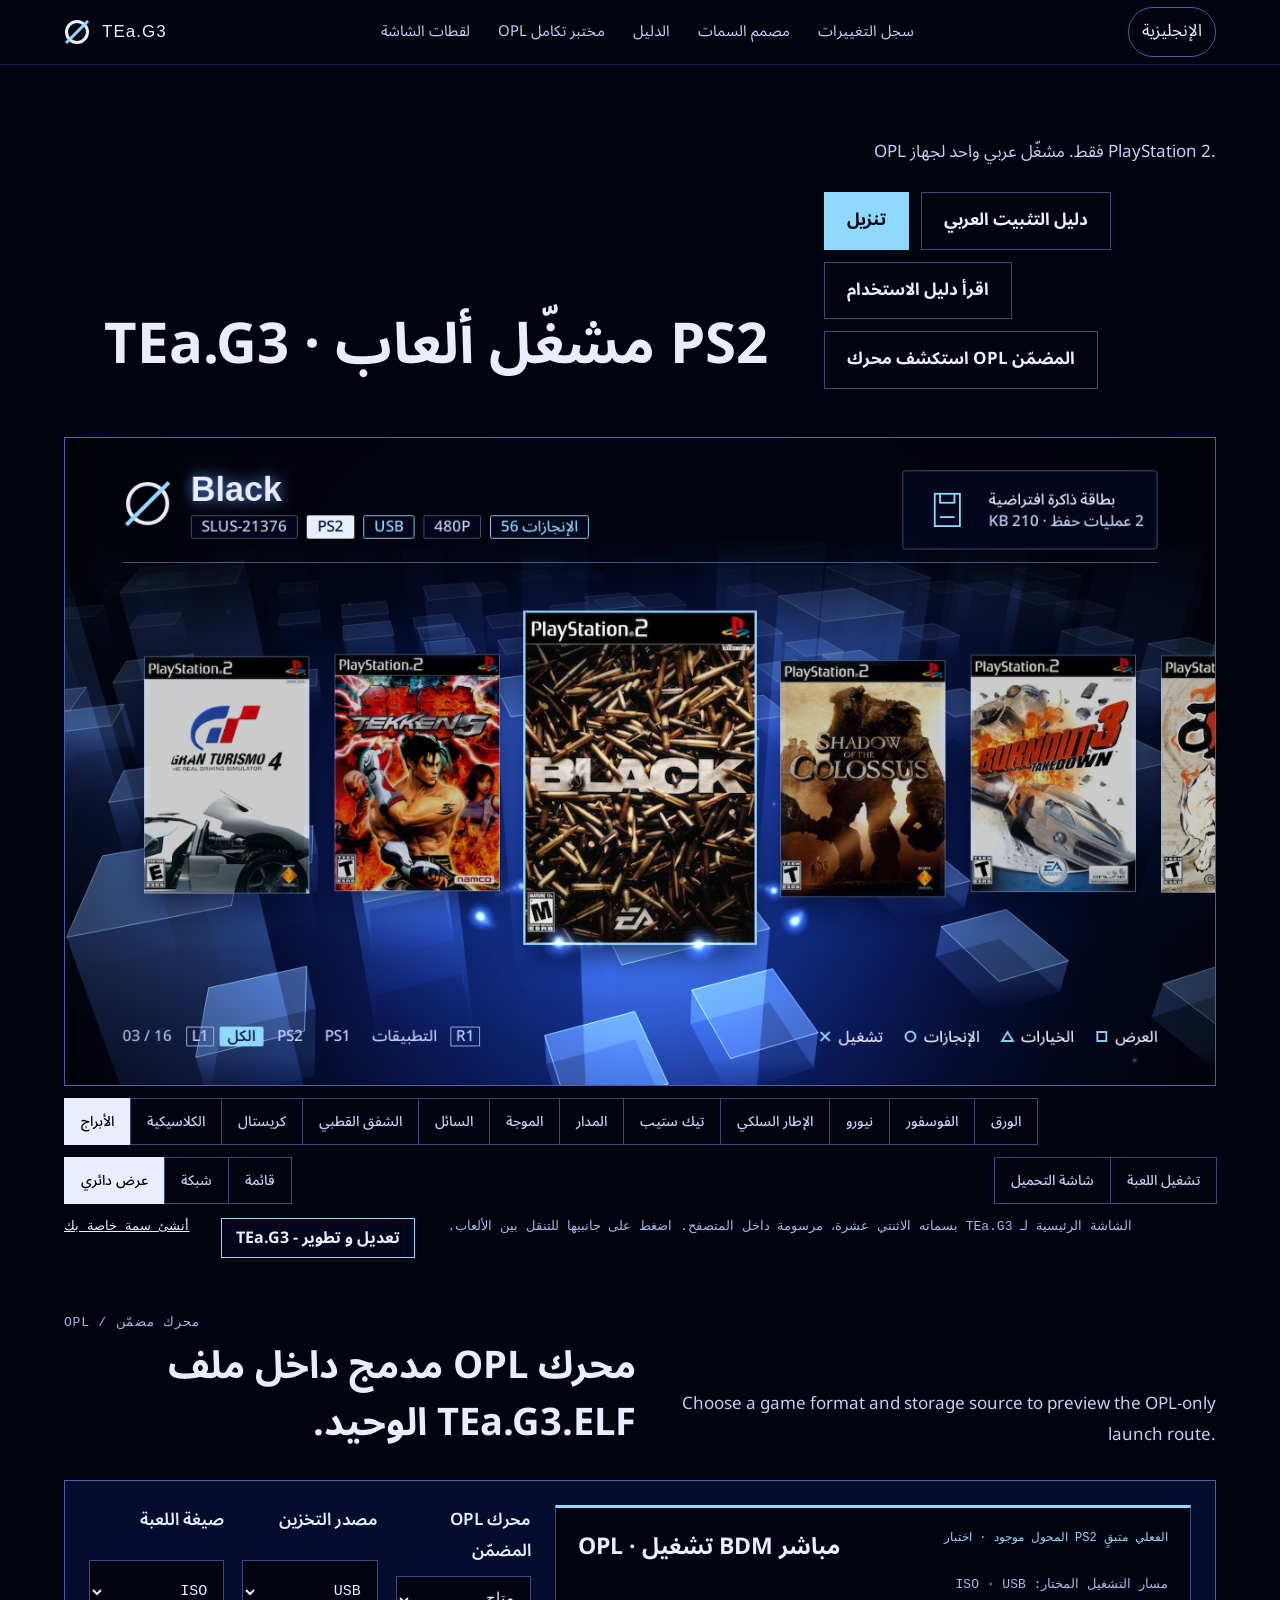
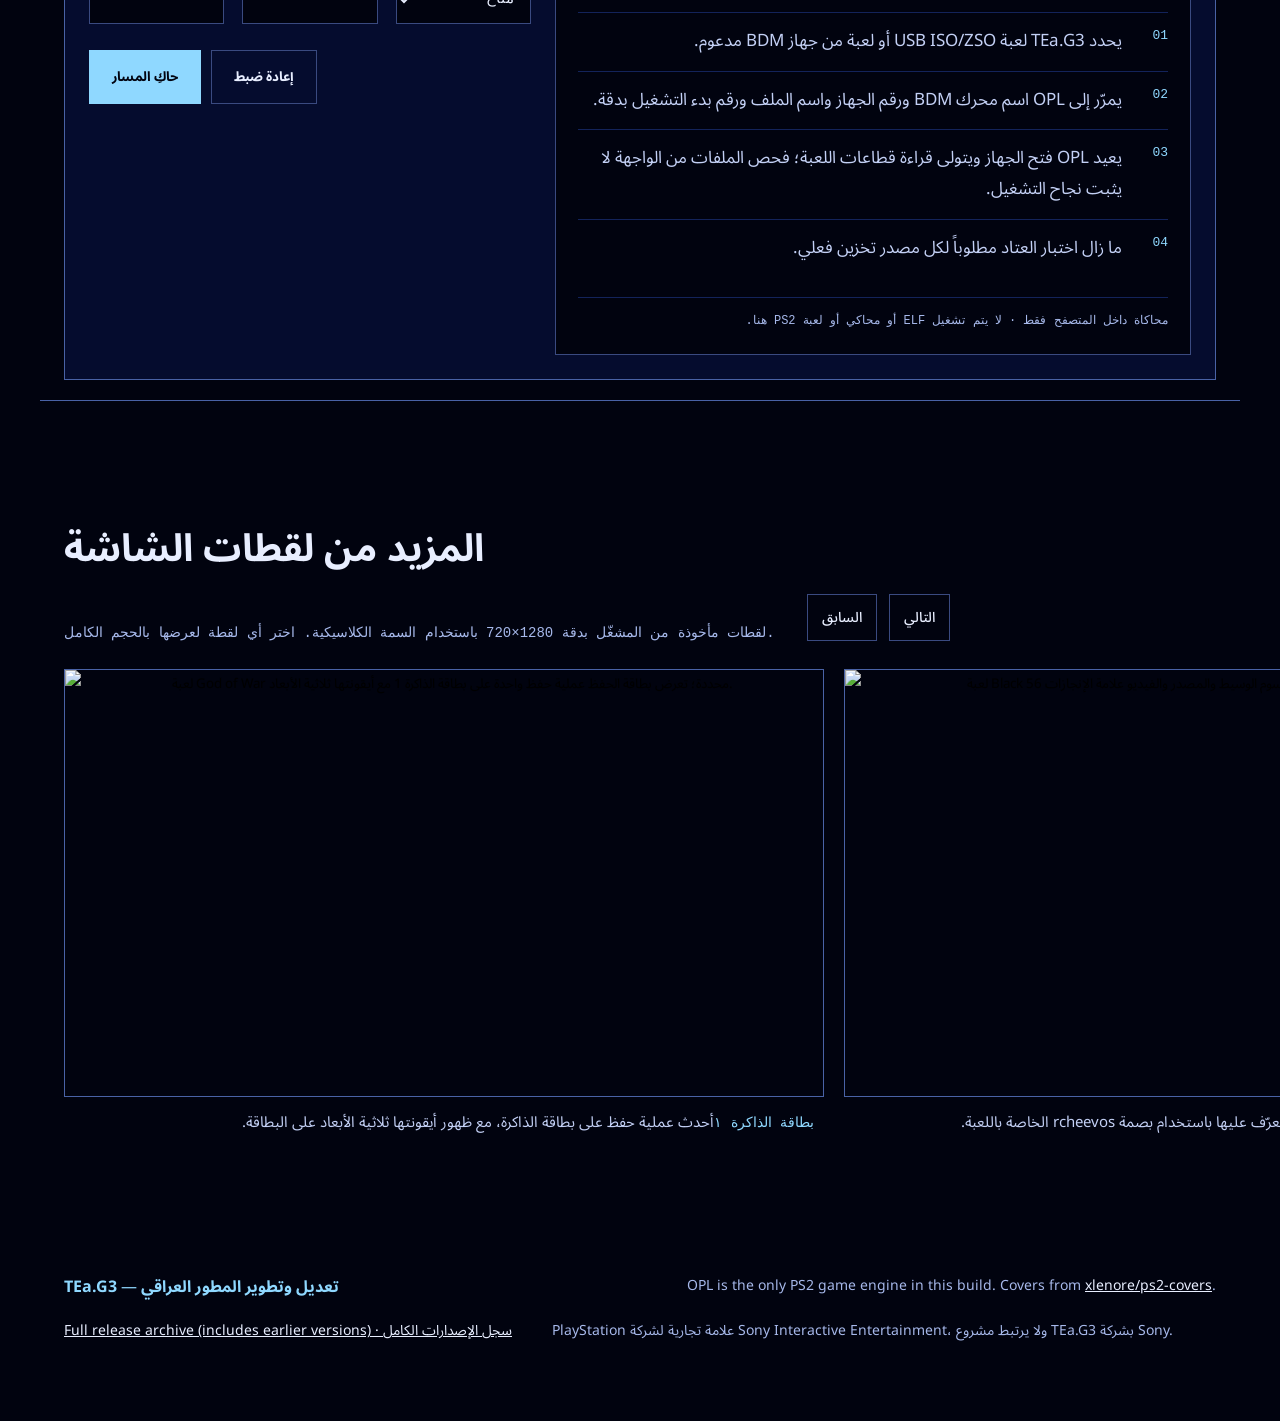
==== site/index.html @ 4ea33487 "site: update fallback package links to v1.3.9" ====
<!doctype html>
<html lang="en" dir="ltr">
<head>
<meta charset="utf-8">
<meta name="viewport" content="width=device-width, initial-scale=1">
<title>TEa.G3 — مشغّل ألعاب PlayStation 2 بتطوير المطور العراقي</title>
<meta name="description" content="TEa.G3 is an Arabic PlayStation 2 launcher with OPL as its only PS2 game engine, USBExtreme UL direct boot and AV/S-Video/RGB-SCART-compatible SD video output.">
<meta property="og:title" content="TEa.G3 — مشغّل ألعاب PlayStation 2">
<meta property="og:description" content="مشغّل TEa.G3 لجهاز PlayStation 2 بمحرك OPL الوحيد وواجهة عربية ومخارج فيديو متوافقة مع AV وS-Video وRGB SCART وComponent وHDMI.">
<meta property="og:image" content="https://teag3.github.io/newday/img/home-carousel.jpg">
<meta name="theme-color" content="#06070A">
<link rel="preload" href="fonts/archivo.woff2" as="font" type="font/woff2" crossorigin>
<link rel="preload" href="fonts/noto-sans-arabic-variable.ttf" as="font" type="font/ttf" crossorigin>
<link rel="stylesheet" href="site.css">
<link rel="stylesheet" href="opl-lab.css">
<script src="preview.js" defer></script>
<script src="demo.js" defer></script>
<script src="opl-demo.js" defer></script>
<script src="gallery.js" defer></script>
<script src="release.js" defer></script>
 <script src="i18n.js" defer></script>
</head>
<body>
<nav class="nav" aria-label="Main">
  <div class="wrap">
    <a class="brand" href="./" aria-current="page">
      <svg width="26" height="26" viewBox="0 0 26 26" aria-hidden="true"><circle cx="13" cy="13" r="10.5" fill="none" stroke="#E6E8EC" stroke-width="3"/><line x1="2" y1="24" x2="24" y2="2" stroke="#C8FF2E" stroke-width="3"/></svg>
      <span>TEa.G3</span>
    </a>
    <a href="#screens">Screens</a>
    <a href="opl-lab.html">OPL Integration Lab</a>
    <a href="manual.html">Manual</a>
    <a href="themes.html">Theme maker</a>
    <a href="changelog.html">Changelog</a>
  </div>
</nav>

<main>
  <header class="wrap hero">
    <div class="hero-top">
      <h1>TEa.G3 · PS2 Game Launcher</h1>
      <div>
        <p>OPL only. One Arabic launcher for PlayStation 2.</p>
        <div class="btns">
          <a class="btn solid" href="https://github.com/TEaG3/newday/releases/download/arabic-v1.3.9/TEa.G3-Complete-Package.zip" data-zip data-version="Download v{v}">Download</a>
          <a class="btn" href="INSTALL-AR.txt" download>دليل التثبيت العربي</a>
          <a class="btn" href="manual.html">Read the manual</a>
          <a class="btn" href="opl-lab.html">Explore embedded OPL</a>
        </div>
      </div>
    </div>
    <figure style="margin: 0" id="live">
      <div class="screen">
        <canvas id="preview" width="1280" height="720" role="img" aria-label="TEa.G3's home screen, animated: covers in a carousel, a grid or a list, in the theme picked below"></canvas>
      </div>
      <div class="tabs demo-keys" data-themes aria-label="Theme"></div>
      <div class="tabs demo-keys">
        <span data-views aria-label="View"></span>
        <span class="gap"></span>
        <button type="button" data-splash>Loading screen</button>
        <button type="button" data-launch>Launch game</button>
      </div>
      <figcaption class="caption">
        <span>TEa.G3 home screen in its twelve themes, drawn in your browser. Click its sides to change game.</span>
        <span class="preview-credit" id="home-credit" lang="ar" dir="rtl">تعديل و تطوير - TEa.G3</span>
        <span><a href="themes.html">Make your own theme</a></span>
      </figcaption>
    </figure>
  </header>

  <section id="opl-engine" class="wrap opl-home">
    <div class="opl-section-head">
      <div><span class="opl-kicker mono">OPL / EMBEDDED ENGINE</span><h2>OPL is built into the single TEa.G3.ELF.</h2></div>
      <p>Choose a game format and storage source to preview the OPL-only launch route.</p>
    </div>
    <div class="opl-widget" data-opl-widget>
      <form class="opl-controls opl-home-controls" data-opl-form>
        <label>Game format
          <select name="format"><option value="iso" selected>ISO</option><option value="zso">ZSO</option><option value="ul">USBExtreme UL</option></select>
        </label>
        <label>Storage source
          <select name="source"><option value="usb" selected>USB</option><option value="bdm">MX4SIO / iLink / ATA HDD</option><option value="hdl">APA / HD Loader</option><option value="other">SMB / UDPBD / UDPFS / MMCE (disabled)</option></select>
        </label>
        <label>Embedded OPL runtime
          <select name="oplRuntime"><option value="ready" selected>Available</option><option value="missing">Missing / not verified</option></select>
        </label>
        <div class="opl-form-actions">
          <button class="btn solid" type="submit">Simulate route</button>
          <button class="btn" type="button" data-opl-reset>Reset</button>
        </div>
      </form>
      <div class="opl-result is-supported" data-opl-result role="status" aria-live="polite">
        <div class="opl-result-head"><h3>OPL · BDM direct boot</h3><span class="opl-status">Adapter exists · physical test pending</span></div>
        <p class="opl-result-meta">ISO · USB · opl</p>
        <ol class="opl-route-steps"><li><span class="step-number">01</span><span>Default motor=opl selects OPL BDM for USB ISO; physical-PS2 game testing is still pending.</span></li></ol>
        <p class="opl-sim-note">Browser simulation only; no PS2 game or ELF is executed.</p>
      </div>
    </div>
  </section>

  <section id="screens">
    <div class="wrap gallery-head">
      <h2>More screens</h2>
      <span class="count">Captured from the launcher at 1280×720, in the Classic theme. Select one to see it full size.</span>
      <div class="btns">
        <button class="btn small" type="button" data-strip-step="-1" aria-label="Previous screens">Previous</button>
        <button class="btn small" type="button" data-strip-step="1" aria-label="Next screens">Next</button>
      </div>
    </div>
    <div class="strip" data-strip tabindex="0" aria-label="Screenshots, scrolls sideways">
      <figure><button type="button"><img src="img/save-icon.jpg" alt="God of War selected: the saves card shows 1 save on memory card 1 with its 3D icon" width="1280" height="720" loading="lazy"></button><figcaption><span class="mono">mc1</span>The newest save on the memory card, with its 3D icon turning on the card.</figcaption></figure>
      <figure><button type="button"><img src="img/achievements-tag.jpg" alt="Black selected, with an Achievements 56 tag next to its serial, media, source and video tags" width="1280" height="720" loading="lazy"></button><figcaption><span class="mono">ra</span>Black has a set: 56 achievements, found by the game's rcheevos hash.</figcaption></figure>
      <figure><button type="button"><img src="img/achievements.jpg" alt="Achievements panel for Black: 0 of 56, 0 of 600 points, each achievement with its points" width="1280" height="720" loading="lazy"></button><figcaption><span class="mono">○</span>The achievements and your progress, from the xeRAbora client at home.</figcaption></figure>
    </div>
  </section>



</main>

<footer class="wrap site">
  <span class="credit" lang="ar" dir="rtl"><strong>تعديل وتطوير المطور العراقي</strong> — <strong>TEa.G3</strong></span>
  <span>OPL is the only PS2 game engine in this build. Covers from <a href="https://github.com/xlenore/ps2-covers">xlenore/ps2-covers</a>.</span>
  <span><a href="https://github.com/TEaG3/newday/releases" rel="noopener">سجل الإصدارات الكامل · Full release archive (includes earlier versions)</a></span>
  <span>PlayStation is a trademark of Sony Interactive Entertainment. TEa.G3 is not affiliated with Sony.</span>
</footer>

<dialog class="viewer" data-viewer aria-label="Screenshot viewer">
  <header><span class="count" data-count></span><button class="btn small" type="button" data-close>Close</button></header>
  <div class="stage"><img alt=""></div>
  <footer><p data-cap></p><button class="btn small" type="button" data-go="-1">Previous</button><button class="btn small" type="button" data-go="1">Next</button></footer>
</dialog>
</body>
</html>
---- site/site.css ----
@font-face {
  font-family: "Noto Sans Arabic";
  src: url("fonts/noto-sans-arabic-variable.ttf") format("truetype");
  font-style: normal;
  font-weight: 100 900;
  font-display: swap;
}

/* TEa.G3 website: the launcher's palette and type (the TEa.G3 identity artwork). Fonts are served from fonts/
   (SIL OFL 1.1, licences beside them), nothing is loaded from other sites but GitHub's API (release.js). */
@font-face { font-family: Archivo; src: url(fonts/archivo.woff2) format("woff2"); font-weight: 400 800; font-stretch: 100% 125%; font-display: swap; }
@font-face { font-family: "IBM Plex Mono"; src: url(fonts/ibm-plex-mono-400.woff2) format("woff2"); font-weight: 400; font-display: swap; }
@font-face { font-family: "IBM Plex Mono"; src: url(fonts/ibm-plex-mono-500.woff2) format("woff2"); font-weight: 500; font-display: swap; }
@font-face { font-family: Michroma; src: url(fonts/michroma.woff2) format("woff2"); font-display: swap; }

:root {
  --bg: #06070A; --panel: #0C0E12; --steel: #1A1D23; --edge: #2A303A; --edge2: #3A4150;
  --mist: #8A919C; --text2: #A9B0BA; --fg: #E6E8EC; --acid: #C8FF2E;
  --mono: "IBM Plex Mono", ui-monospace, monospace;
}
* { box-sizing: border-box; }
[hidden] { display: none !important; }
html { scroll-behavior: smooth; }
body { margin: 0; background: var(--bg); color: var(--fg); font: 17px/1.6 Archivo, system-ui, sans-serif; transition: background-color .4s, color .4s; }
a { color: var(--fg); }
a:hover { color: var(--acid); }
:focus-visible { outline: 2px solid var(--acid); outline-offset: 3px; }
img { max-width: 100%; height: auto; }
code { font-family: var(--mono); font-size: .9em; }
.wrap { max-width: 1200px; margin: 0 auto; padding-inline: 24px; }
.mono { font-family: var(--mono); }
.dim { color: var(--text2); }
.mist { color: var(--mist); }
.acid { color: var(--acid); }

/* nav */
.nav { border-bottom: 1px solid var(--steel); }
.nav .wrap { display: flex; flex-wrap: wrap; align-items: center; gap: 0 28px; min-height: 64px; }
.brand { display: flex; align-items: center; gap: 12px; text-decoration: none; margin-right: auto; padding: 12px 0; }
.brand circle { stroke: var(--fg); }
.brand line { stroke: var(--acid); }
.brand span { font-family: Michroma, sans-serif; font-size: 17px; letter-spacing: .06em; }
.nav a:not(.brand):not(.btn) { color: var(--text2); text-decoration: none; font-size: 15px; padding: 12px 0; }
.nav a:not(.brand):not(.btn):hover, .nav a[aria-current] { color: var(--fg); }

/* buttons */
.btn { display: inline-flex; align-items: center; min-height: 48px; padding: 12px 22px; text-decoration: none; font-weight: 700; border: 1px solid var(--edge2); color: var(--fg); }
button.btn { background: none; font-family: inherit; cursor: pointer; }
.btn.small { font-weight: 500; }
.btn.solid { background: var(--acid); border-color: var(--acid); color: var(--bg); }
.btn.solid:hover { color: var(--bg); filter: brightness(1.12); }
.btn.small { min-height: 40px; padding: 8px 14px; font: 500 14px var(--mono); }
.btns { display: flex; flex-wrap: wrap; gap: 12px; }

/* type */
h1, h2, h3 { font-stretch: 125%; line-height: 1.08; }
h1 { margin: 0; font-weight: 700; font-size: clamp(34px, 4.4vw, 58px); letter-spacing: -.01em; }
h2 { margin: 0 0 12px; font-weight: 700; font-size: clamp(30px, 3vw, 38px); }
section { padding-top: 120px; }
#opl-engine { padding-top: 56px; }
.lead { margin: 0 0 32px; color: var(--text2); max-width: 680px; }

/* hero */
.hero { padding-top: 72px; }
.hero-top { display: flex; flex-wrap: wrap; gap: 28px 56px; align-items: flex-end; margin-bottom: 48px; }
.hero-top h1 { flex: 2 1 560px; }
.hero-top > div { flex: 1 1 320px; }
.hero-top p { margin: 0 0 24px; color: var(--text2); }
.screen { border: 1px solid var(--edge); background: var(--bg); }
.screen canvas { display: block; width: 100%; aspect-ratio: 16 / 9; }
.caption { display: flex; flex-wrap: wrap; gap: 8px 32px; padding-top: 14px; font: 13px var(--mono); color: var(--mist); }
.caption > :first-child { margin-right: auto; }
.preview-credit, .maker-credit {
  display: inline-flex; align-items: center; justify-content: center;
  padding: 7px 14px; border: 1px solid var(--acid); background: var(--panel);
  color: var(--fg); font: 700 16px/1.5 "Noto Sans Arabic", Tahoma, sans-serif;
  letter-spacing: 0; white-space: nowrap;
}
.maker-credit { margin: 10px 0 0; width: fit-content; max-width: 100%; }

/* ruled table */
.rules { width: 100%; border-collapse: collapse; }
.scroll { overflow-x: auto; }
.rules td, .rules th { border-top: 1px solid var(--edge); padding: 20px 24px 20px 0; vertical-align: top; text-align: left; }
.rules tr:last-child td { border-bottom: 1px solid var(--edge); }
.rules .n { width: 56px; font: 13px var(--mono); color: var(--acid); padding-top: 24px; }
.rules .name { width: 280px; font-weight: 600; font-size: 19px; }
.rules .text { color: var(--text2); padding-right: 0; }

/* gallery: a scroll-snap strip with buttons, and a full-screen viewer */
.gallery-head { display: flex; flex-wrap: wrap; align-items: flex-end; gap: 16px 32px; margin-bottom: 28px; }
.gallery-head h2 { margin: 0; margin-right: auto; }
.strip { display: grid; grid-auto-flow: column; grid-auto-columns: min(78%, 760px); gap: 20px; overflow-x: auto;
  scroll-snap-type: x mandatory; --edge-pad: max(24px, calc((100vw - 1200px) / 2 + 24px));
  scroll-padding-inline: var(--edge-pad); padding: 0 var(--edge-pad) 16px; scrollbar-color: var(--edge2) transparent; }
.strip figure { margin: 0; scroll-snap-align: start; }
.strip button { display: block; width: 100%; padding: 0; border: 1px solid var(--edge); background: none; cursor: zoom-in; }
.strip img { display: block; width: 100%; aspect-ratio: 16 / 9; object-fit: cover; }
.strip figcaption { padding-top: 12px; font-size: 15px; color: var(--text2); }
.strip figcaption .mono { color: var(--acid); margin-right: 10px; font-size: 14px; }
.count { font: 14px var(--mono); color: var(--mist); }
.viewer { width: 100vw; height: 100vh; max-width: none; max-height: none; margin: 0; padding: 0; border: 0; background: color-mix(in srgb, var(--bg) 96%, transparent); color: var(--fg); }
.viewer::backdrop { background: rgba(0, 0, 0, .7); }
.viewer[open] { display: grid; grid-template-rows: auto 1fr auto; }
.viewer header, .viewer footer { display: flex; flex-wrap: wrap; align-items: center; gap: 12px 20px; padding: 16px 24px; }
.viewer header .count { margin-right: auto; }
.viewer .stage { display: grid; place-items: center; min-height: 0; padding: 0 24px; }
.viewer .stage img { max-width: 100%; max-height: 100%; object-fit: contain; border: 1px solid var(--edge); }
.viewer footer p { margin: 0 auto 0 0; color: var(--text2); }

/* downloads: a file listing */
.files { width: 100%; border-collapse: collapse; font: 14px var(--mono); border: 1px solid var(--edge); }
.files td { padding: 16px 20px; border-top: 1px solid var(--edge); vertical-align: top; }
.files tr:first-child td { border-top: 0; background: var(--panel); }
.files td:nth-child(2) { color: var(--text2); font-family: Archivo, sans-serif; font-size: 15px; }
.files td:last-child { color: var(--mist); text-align: right; white-space: nowrap; }

/* steps */
.steps { list-style: none; margin: 0; padding: 0; display: grid; grid-template-columns: repeat(auto-fit, minmax(300px, 1fr)); gap: 0 32px; counter-reset: s; }
.steps li { border-top: 2px solid var(--fg); padding: 20px 0; counter-increment: s; }
.steps li::before { content: counter(s); display: block; font: 13px var(--mono); color: var(--acid); margin-bottom: 8px; }

footer.site { padding-block: 120px 56px; display: flex; flex-wrap: wrap; gap: 16px 40px; color: var(--mist); font-size: 14px; }
footer.site > :first-child { margin-right: auto; }
footer.site .credit { color: var(--acid); font-size: 16px; letter-spacing: .01em; }
footer.site .credit a { color: inherit; text-decoration-thickness: 2px; text-underline-offset: 4px; }

@media (max-width: 640px) {
  body { font-size: 16px; }
  section { padding-top: 88px; }
  .rules .name { width: 180px; }
}
@media (prefers-reduced-motion: reduce) { html { scroll-behavior: auto; } }

/* the manual: a printed page (light paper, black ink, the acid as a highlighter) */
body.paper { background: var(--fg); color: var(--bg); }
.paper a { color: var(--bg); }
.paper a:hover { color: #2B4BFF; }
.paper .ink2 { color: #3A4150; }
.paper .runhead { display: flex; flex-wrap: wrap; align-items: center; gap: 0 28px; border-bottom: 2px solid var(--bg); font: 13px var(--mono); }
.paper .runhead a { text-decoration: none; padding: 20px 0; }
.paper .runhead a:first-child { margin-right: auto; }
.paper .cover { padding-block: 88px 72px; display: flex; flex-wrap: wrap; gap: 40px 48px; align-items: flex-end; border-bottom: 1px solid var(--bg); }
.paper .cover .logo { display: flex; align-items: center; gap: 24px; margin-bottom: 36px; }
.paper .cover .logo span { font-family: Michroma, sans-serif; font-size: clamp(52px, 8vw, 96px); letter-spacing: .04em; line-height: 1; }
.paper .cover h1 { font-size: clamp(30px, 3.6vw, 46px); max-width: 640px; }
.paper .cover > div { flex: 1 1 520px; min-width: 0; }
.paper .cover > p { flex: 1 1 300px; margin: 0; color: #3A4150; }
.paper .mark { background: var(--acid); padding: 0 6px; }
.paper .fig { flex: 1 1 100%; margin: 16px 0 0; }
.paper .fig .frame { border: 10px solid var(--bg); background: var(--bg); }
.paper .fig .frame canvas, .paper .fig .frame img { display: block; width: 100%; aspect-ratio: 16 / 9; object-fit: cover; }
.paper figcaption { font: 13px var(--mono); padding-top: 10px; color: #3A4150; }
.paper .chapter { display: flex; flex-wrap: wrap; gap: 20px 48px; padding-block: 72px; border-bottom: 1px solid var(--bg); }
.paper .chapter > header { flex: 0 0 220px; }
.paper .chapter > header b { display: block; font: 44px/1 Michroma, sans-serif; }
.paper .chapter > header h2 { margin: 14px 0 0; font-size: 24px; line-height: 1.2; }
.paper .chapter > div { flex: 1 1 560px; min-width: 0; }
.paper .chapter p { margin: 0 0 18px; }
.paper .chapter h3 { margin: 10px 0 14px; font-size: 19px; }
.paper .chapter li { margin-bottom: 10px; }
.paper pre { margin: 0 0 20px; background: var(--bg); color: var(--fg); font: 14px/1.7 var(--mono); padding: 20px 24px; overflow-x: auto; }
.paper table { width: 100%; border-collapse: collapse; margin-bottom: 20px; }
.paper th, .paper td { border-top: 1px solid var(--mist); padding: 12px 20px 12px 0; text-align: left; vertical-align: top; }
.paper th { font-weight: 600; }
.paper tr:last-child td { border-bottom: 1px solid var(--mist); }
.paper td:first-child { font-family: var(--mono); font-weight: 500; white-space: nowrap; }
.paper .btn.ink { background: var(--bg); color: var(--fg); border-color: var(--bg); }
.paper .btn.ink:hover { color: var(--acid); }
.paper footer.site { color: #3A4150; border-top: 2px solid var(--bg); padding-block: 24px 48px; font: 13px var(--mono); }
.paper :focus-visible { outline-color: #2B4BFF; }

/* theme maker (themes.html): the form on the left, the screen and the download on the right */
.maker-head { padding-top: 72px; }
.maker-head h1 { margin-bottom: 20px; }
.maker-grid { display: grid; grid-template-columns: minmax(300px, 380px) minmax(0, 1fr); gap: 40px 48px; align-items: start; }
.maker-view { position: sticky; top: 16px; min-width: 0; }
.maker-form { display: grid; gap: 20px; justify-items: start; }
.maker-form .field { display: grid; gap: 6px; width: 100%; font-weight: 600; }
.maker-form small { display: block; font-weight: 400; font-size: 13px; color: var(--mist); }
.maker-form legend small { display: inline; margin-left: 8px; }
.maker-form input[type=text], .maker-form select { width: 100%; min-height: 44px; padding: 8px 12px; background: var(--panel); color: var(--fg); border: 1px solid var(--edge2); font: 500 15px var(--mono); border-radius: 0; }
.maker-form fieldset { width: 100%; margin: 0; padding: 20px 0 0; border: 0; border-top: 2px solid var(--fg); }
.maker-form legend { padding: 0 12px 0 0; font-weight: 700; font-stretch: 125%; }
.maker-form .hint { margin: 0 0 14px; font-size: 14px; color: var(--text2); }
.colour { display: grid; grid-template-columns: 44px 92px 1fr; gap: 12px; align-items: center; padding: 8px 0; border-top: 1px solid var(--steel); }
.colour:first-child { border-top: 0; }
.colour input[type=color] { width: 44px; height: 44px; padding: 0; border: 1px solid var(--edge2); background: none; cursor: pointer; }
.colour input[type=text] { min-height: 44px; padding: 8px 10px; text-transform: uppercase; }
.colour input:disabled { opacity: .35; }
.colour span { font-size: 15px; line-height: 1.3; }
.colour code { color: var(--mist); margin-left: 4px; }
.check { display: flex; gap: 10px; align-items: center; padding-top: 14px; font-size: 15px; cursor: pointer; }
.check input { width: 20px; height: 20px; accent-color: var(--acid); }
.tabs { display: flex; flex-wrap: wrap; gap: 8px 0; margin-bottom: 12px; }
.tabs .gap { flex: 1; min-width: 16px; }
.tabs > span:not(.gap) { display: flex; }
.demo-keys { margin: 12px 0 0; }
#live canvas { cursor: pointer; }
.maker .screen canvas { cursor: pointer; }
.tabs button { min-height: 40px; padding: 8px 16px; background: none; color: var(--text2); border: 1px solid var(--edge2); margin-right: -1px; font: 500 14px var(--mono); cursor: pointer; }
.tabs button[aria-selected=true], .tabs button[aria-pressed=true] { background: var(--fg); color: var(--bg); border-color: var(--fg); }
.warnings { margin: 16px 0; padding: 0; list-style: none; font-size: 14px; color: var(--text2); }
.warnings li { padding: 8px 0 8px 14px; border-left: 3px solid #FFB454; margin-bottom: 6px; }
.warnings:empty { display: none; }
.maker-view .btns { margin: 20px 0; }
.ini { margin: 0; padding: 16px 20px; background: var(--panel); border: 1px solid var(--edge); font: 13px/1.6 var(--mono); color: var(--text2); overflow-x: auto; }
.howto { margin: 24px 0 0; padding-left: 20px; color: var(--text2); font-size: 15px; }
.howto li { margin-bottom: 6px; }
@media (max-width: 860px) {
  .maker-grid { grid-template-columns: minmax(0, 1fr); }
  .maker-view { position: static; order: -1; }
}

/* changelog (changelog.html, made by tools/changelog.py): the manual's page, a version per chapter */
.log .chapter { padding-block: 48px; }
.log .chapter > header b { font-size: 32px; }
.log .chapter > header h2 { font: 13px/1.6 var(--mono); font-stretch: 100%; color: #3A4150; }
.log .chapter h3 { margin-top: 22px; }
.log .chapter h3:first-child { margin-top: 0; }
.log .chapter ul, .log .chapter ol { padding-left: 20px; margin: 0 0 18px; }


/* Arabic localization and typography.
   Keep the original LTR page composition; only Arabic text runs are RTL. */
:root {
  --font-arabic: "Noto Sans Arabic", "Geeza Pro", Tahoma, Arial, sans-serif;
}
html { text-rendering: optimizeLegibility; }
body.tea-g3-rtl {
  direction: ltr;
  font-family: var(--font-arabic);
  font-stretch: normal;
  letter-spacing: 0;
  word-spacing: normal;
  line-height: 1.85;
}
.tea-g3-rtl :is(p, li, td, th, label, h1, h2, h3, figcaption,
               .lead, .caption, .site span, .field > span, .hint,
               .howto, .warnings, .nav a:not(.brand), .runhead a) {
  direction: rtl;
  text-align: right;
  unicode-bidi: plaintext;
  letter-spacing: 0;
  word-spacing: normal;
  text-shadow: none;
}
.tea-g3-rtl :is(h1, h2, h3) {
  font-family: var(--font-arabic);
  font-stretch: normal;
  letter-spacing: 0;
  line-height: 1.5;
}
.tea-g3-rtl :is(button, .btn, .tabs button) {
  font-family: var(--font-arabic);
  letter-spacing: 0;
}
.tea-g3-rtl :is(code, pre, .mono, .ini) {
  direction: ltr;
  unicode-bidi: isolate;
  text-align: left;
  font-family: var(--mono);
  text-shadow: none;
}
.tea-g3-rtl .nav .wrap,
.tea-g3-rtl .runhead,
.tea-g3-rtl .hero-top,
.tea-g3-rtl .maker-grid,
.tea-g3-rtl .chapter > header,
.tea-g3-rtl .btns,
.tea-g3-rtl .tabs {
  direction: ltr;
}
.tea-g3-rtl .nav .wrap { flex-wrap: wrap; }
.tea-g3-rtl .btns > .btn,
.tea-g3-rtl .tabs button { text-align: center; }
.tea-g3-rtl #live .screen,
.tea-g3-rtl #live canvas { direction: ltr; }
.tea-g3-rtl .files td:nth-child(2) { font-family: var(--font-arabic); }
.tea-g3-rtl .site { text-align: left; }
.tea-g3-rtl .site span { text-align: right; }
.paper.tea-g3-rtl {
  font-family: var(--font-arabic);
  line-height: 1.9;
}
.paper.tea-g3-rtl :is(h1, h2, h3, p, li, td, th, label, figcaption,
                     .lead, .caption, .site span, .runhead a) {
  text-shadow: none;
}
.lang-switch {
  margin-inline-start: auto;
  border: 1px solid var(--edge, #59606b);
  background: transparent;
  color: var(--fg, #fff);
  padding: 8px 13px;
  border-radius: 999px;
  font: inherit;
  cursor: pointer;
  white-space: nowrap;
}
@media (max-width: 760px) {
  .lang-switch { margin-inline-start: 0; }
}
---- site/opl-lab.css ----
/* OPL integration lab: a source-aligned route explainer and browser-only simulator. */
.opl-page { padding-bottom: 64px; }
.opl-hero { padding-top: 76px; padding-bottom: 50px; border-bottom: 1px solid var(--edge); }
.opl-kicker { display: flex; align-items: center; flex-wrap: wrap; gap: 12px; color: var(--mist); font: 13px var(--mono); letter-spacing: .06em; }
.opl-pill { display: inline-flex; align-items: center; min-height: 28px; padding: 4px 10px; border: 1px solid var(--acid); color: var(--acid); }
.opl-hero h1 { max-width: 900px; margin: 24px 0; }
.opl-intro { max-width: 820px; color: var(--text2); font-size: 19px; }
.opl-caution { max-width: 920px; margin: 28px 0 0; padding: 16px 18px; border-inline-start: 3px solid var(--acid); background: var(--panel); color: var(--text2); }
.opl-caution strong { color: var(--fg); }
.opl-section { padding-top: 88px; }
.opl-section-head { display: flex; flex-wrap: wrap; justify-content: space-between; align-items: end; gap: 18px 40px; margin-bottom: 28px; }
.opl-section-head > div { flex: 1 1 320px; }
.opl-section-head > p { flex: 1 1 320px; max-width: 540px; margin: 0; color: var(--text2); }
.opl-section-head h2 { margin: 8px 0 0; }
.opl-widget { display: grid; grid-template-columns: minmax(250px, .72fr) minmax(0, 1.28fr); gap: 24px; align-items: stretch; padding: 24px; border: 1px solid var(--edge); background: var(--panel); }
.opl-controls { display: grid; align-content: start; gap: 18px; }
.opl-controls label { display: grid; gap: 8px; color: var(--fg); font-weight: 600; }
.opl-controls select { width: 100%; min-height: 48px; border: 1px solid var(--edge2); border-radius: 0; padding: 10px 12px; background: var(--bg); color: var(--fg); font: 15px var(--mono); }
.opl-form-actions { display: flex; flex-wrap: wrap; gap: 10px; padding-top: 8px; }
.opl-result { min-width: 0; padding: 22px; border: 1px solid var(--edge2); background: var(--bg); }
.opl-result.is-supported { border-top: 3px solid var(--acid); }
.opl-result.is-blocked { border-top: 3px solid #d49b54; }
.opl-result-head { display: flex; align-items: flex-start; justify-content: space-between; flex-wrap: wrap; gap: 10px 18px; }
.opl-result-head h3 { margin: 0; font-size: 23px; }
.opl-status { color: var(--acid); font: 12px var(--mono); }
.is-blocked .opl-status { color: #e3b36f; }
.opl-result-meta { margin: 12px 0 20px; color: var(--mist); font: 13px var(--mono); }
.opl-route-steps { list-style: none; margin: 0; padding: 0; counter-reset: oplstep; }
.opl-route-steps li { display: grid; grid-template-columns: 34px minmax(0, 1fr); gap: 12px; align-items: start; padding: 13px 0; border-top: 1px solid var(--steel); color: var(--text2); }
.opl-route-steps .step-number { color: var(--acid); font: 13px var(--mono); padding-top: 2px; }
.opl-sim-note { margin: 20px 0 0; padding-top: 14px; border-top: 1px solid var(--steel); color: var(--mist); font: 12px/1.6 var(--mono); }
.opl-boundary { display: grid; grid-template-columns: repeat(3, minmax(0, 1fr)); gap: 1px; margin-top: 18px; border: 1px solid var(--edge); background: var(--edge); }
.opl-boundary > div { padding: 18px; background: var(--panel); }
.opl-boundary strong { color: var(--fg); }
.opl-boundary p { margin: 8px 0 0; color: var(--text2); font-size: 14px; }
.opl-table-wrap { overflow-x: auto; border: 1px solid var(--edge); }
.opl-matrix { width: 100%; border-collapse: collapse; min-width: 660px; }
.opl-matrix th, .opl-matrix td { padding: 16px 18px; text-align: left; border-bottom: 1px solid var(--edge); vertical-align: top; }
.opl-matrix th { color: var(--mist); font: 12px var(--mono); text-transform: uppercase; }
.opl-matrix tr:last-child td { border-bottom: 0; }
.opl-matrix td { color: var(--text2); }
.opl-matrix code { color: var(--fg); }
.route-opl, .route-blocked { display: inline-flex; padding: 4px 8px; font: 12px var(--mono); border: 1px solid var(--edge2); }
.route-opl { border-color: #8cad3a; color: var(--acid); }
.route-blocked { border-color: #987342; color: #e3b36f; }
.opl-note { margin: 14px 0 0; color: var(--mist); font-size: 14px; }
.opl-gallery { grid-auto-columns: min(82%, 820px); }
.opl-gallery img { background: #06070a; object-fit: contain; }
.opl-gallery figcaption { max-width: 780px; }
.opl-home { padding-block: 90px 20px; border-bottom: 1px solid var(--edge); }
.opl-home-controls { grid-template-columns: repeat(3, minmax(0, 1fr)); }
.opl-home-controls .opl-form-actions { grid-column: 1 / -1; }
.opl-home .opl-widget { grid-template-columns: minmax(0, .82fr) minmax(0, 1.18fr); }
.opl-home-visual { display: grid; grid-template-columns: minmax(0, 1.35fr) minmax(240px, .65fr); gap: 24px; align-items: center; margin-top: 24px; }
.opl-home-visual img { display: block; width: 100%; border: 1px solid var(--edge); background: var(--bg); }
.opl-home-visual strong { font-size: 20px; }
.opl-home-visual p { color: var(--text2); }
.opl-home-visual a { color: var(--acid); }
.opl-source-grid { display: grid; grid-template-columns: repeat(3, minmax(0, 1fr)); gap: 12px; }
.opl-source-grid a { display: grid; gap: 8px; padding: 18px; border: 1px solid var(--edge); background: var(--panel); text-decoration: none; }
.opl-source-grid a:hover { border-color: var(--acid); }
.opl-source-grid strong { color: var(--acid); font: 15px var(--mono); }
.opl-source-grid span { color: var(--text2); font-size: 14px; }
@media (max-width: 860px) {
  .opl-widget, .opl-home .opl-widget { grid-template-columns: 1fr; }
  .opl-boundary { grid-template-columns: 1fr; }
  .opl-home-controls { grid-template-columns: 1fr; }
  .opl-home-visual { grid-template-columns: 1fr; }
  .opl-source-grid { grid-template-columns: repeat(2, minmax(0, 1fr)); }
}
@media (max-width: 560px) {
  .opl-hero { padding-top: 48px; }
  .opl-section { padding-top: 64px; }
  .opl-widget { padding: 14px; gap: 16px; }
  .opl-result { padding: 16px; }
  .opl-result-head h3 { font-size: 19px; }
  .opl-source-grid { grid-template-columns: 1fr; }
  .opl-gallery { grid-auto-columns: 92%; }
  .opl-home { padding-top: 70px; }
}
.nuld-rtl .opl-page :is(.opl-kicker, .opl-status, .opl-result-meta, .opl-sim-note, .opl-matrix th, .opl-source-grid strong, .opl-matrix code) {
  direction: ltr; unicode-bidi: isolate;
}
.nuld-rtl .opl-page :is(.opl-intro, .opl-caution, .opl-section-head, .opl-boundary, .opl-route-steps, .opl-note, .opl-source-grid span) {
  direction: rtl; text-align: right;
}
.nuld-rtl .opl-controls label { text-align: right; }
.nuld-rtl .opl-route-steps li { direction: rtl; }
.nuld-rtl .opl-route-steps .step-number { direction: ltr; }
@media (max-width: 760px) { .nuld-rtl .opl-page .opl-result-head { direction: rtl; } }
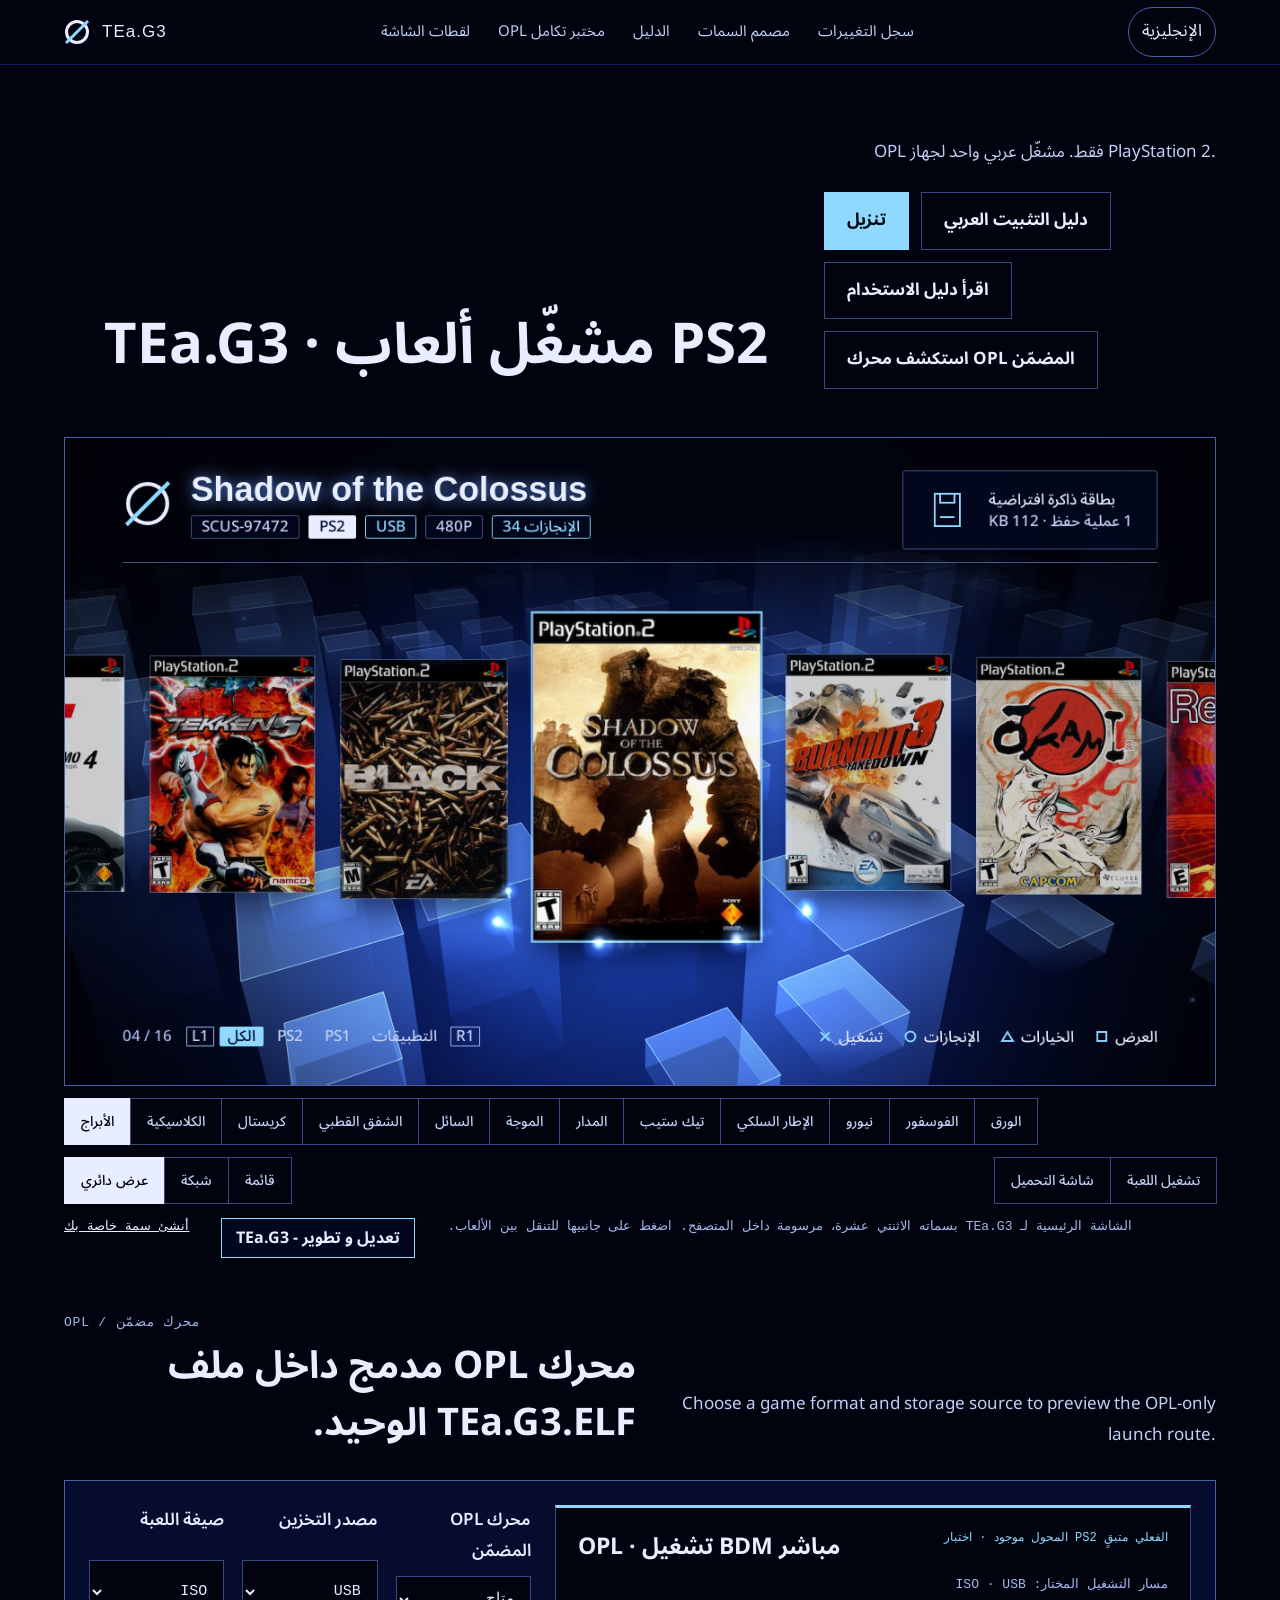
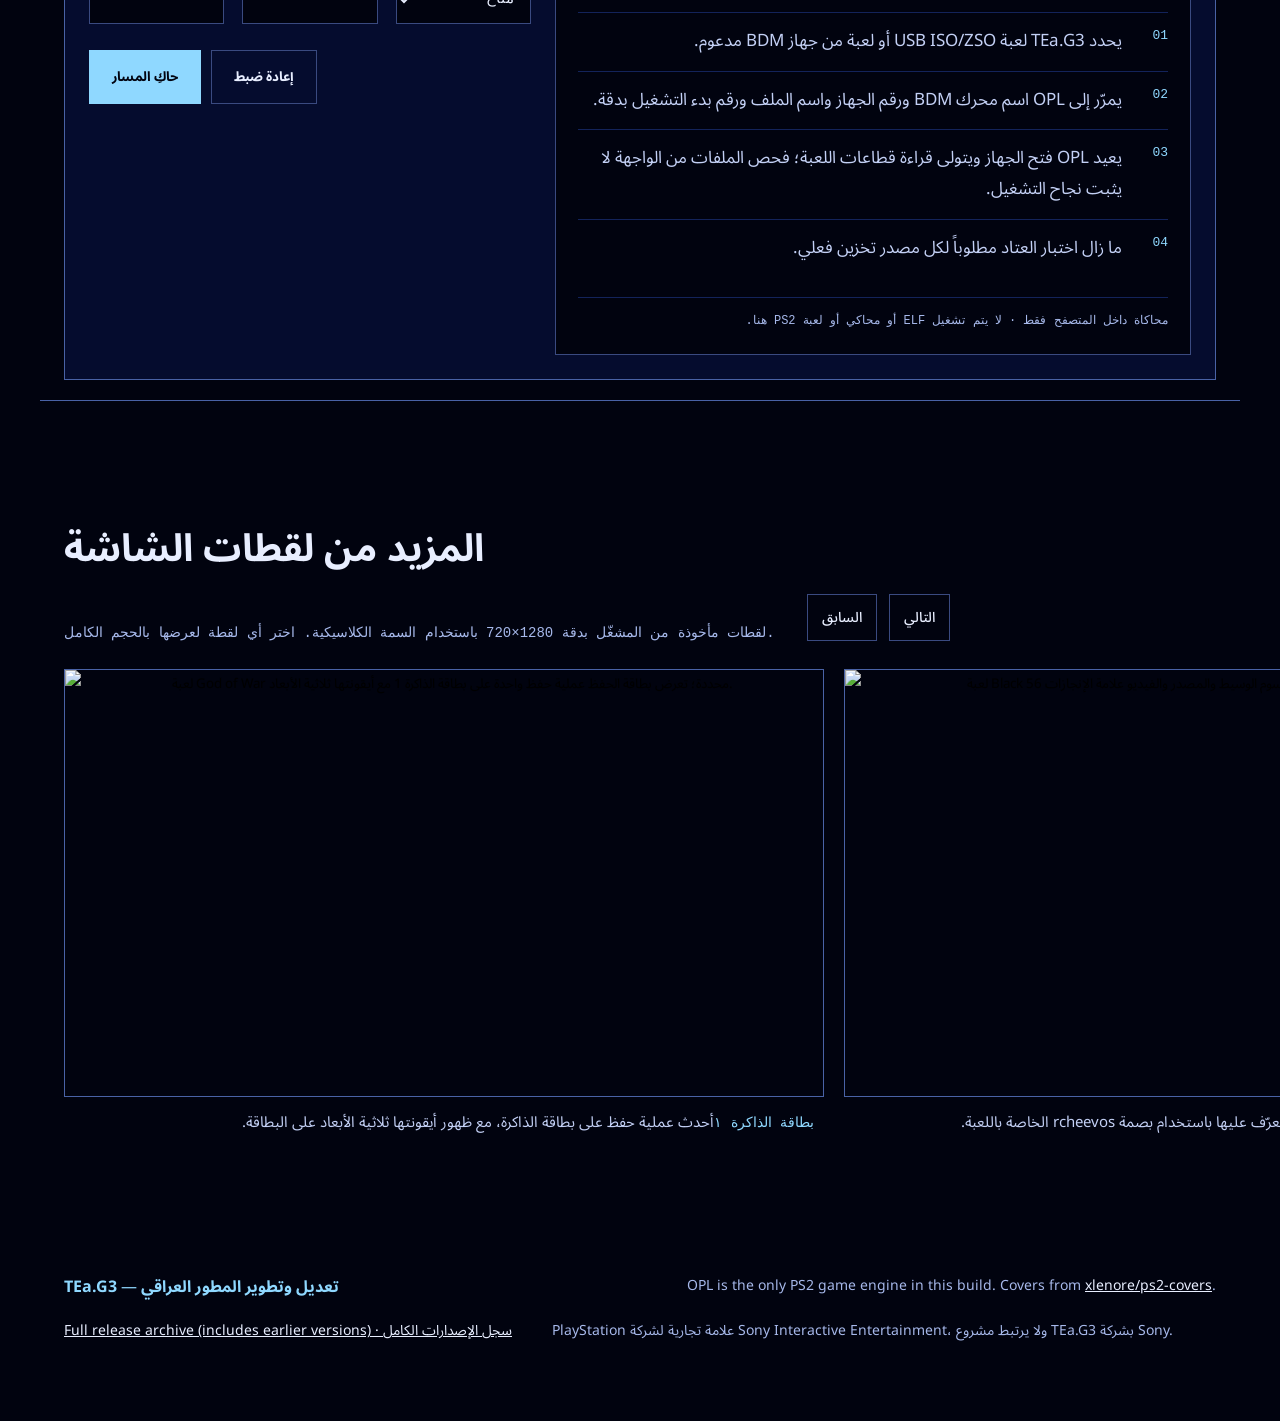
==== commit fffcee39: "site: update fallback package links to v1.3.10" ====
--- a/site/index.html
+++ b/site/index.html
@@ -42,7 +42,7 @@
       <div>
         <p>OPL only. One Arabic launcher for PlayStation 2.</p>
         <div class="btns">
-          <a class="btn solid" href="https://github.com/TEaG3/newday/releases/download/arabic-v1.3.9/TEa.G3-Complete-Package.zip" data-zip data-version="Download v{v}">Download</a>
+          <a class="btn solid" href="https://github.com/TEaG3/newday/releases/download/arabic-v1.3.10/TEa.G3-Complete-Package.zip" data-zip data-version="Download v{v}">Download</a>
           <a class="btn" href="INSTALL-AR.txt" download>دليل التثبيت العربي</a>
           <a class="btn" href="manual.html">Read the manual</a>
           <a class="btn" href="opl-lab.html">Explore embedded OPL</a>
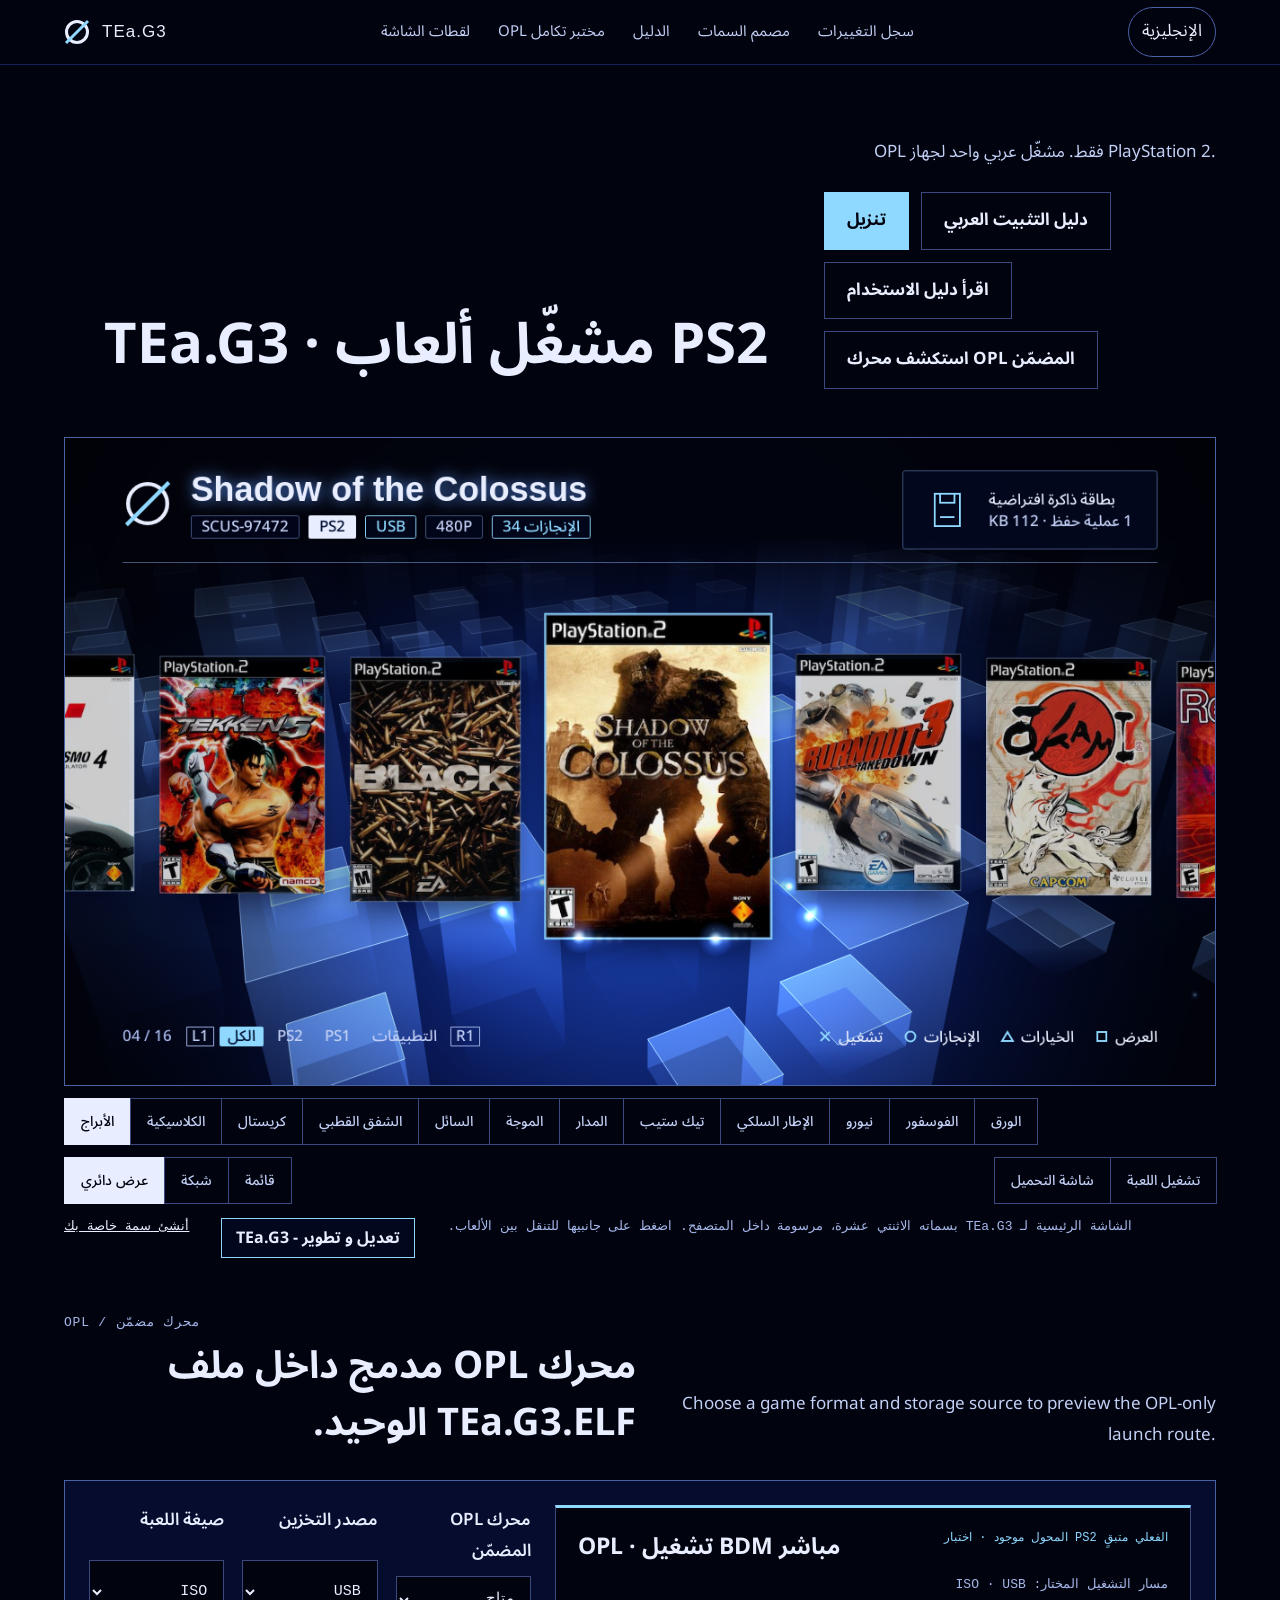
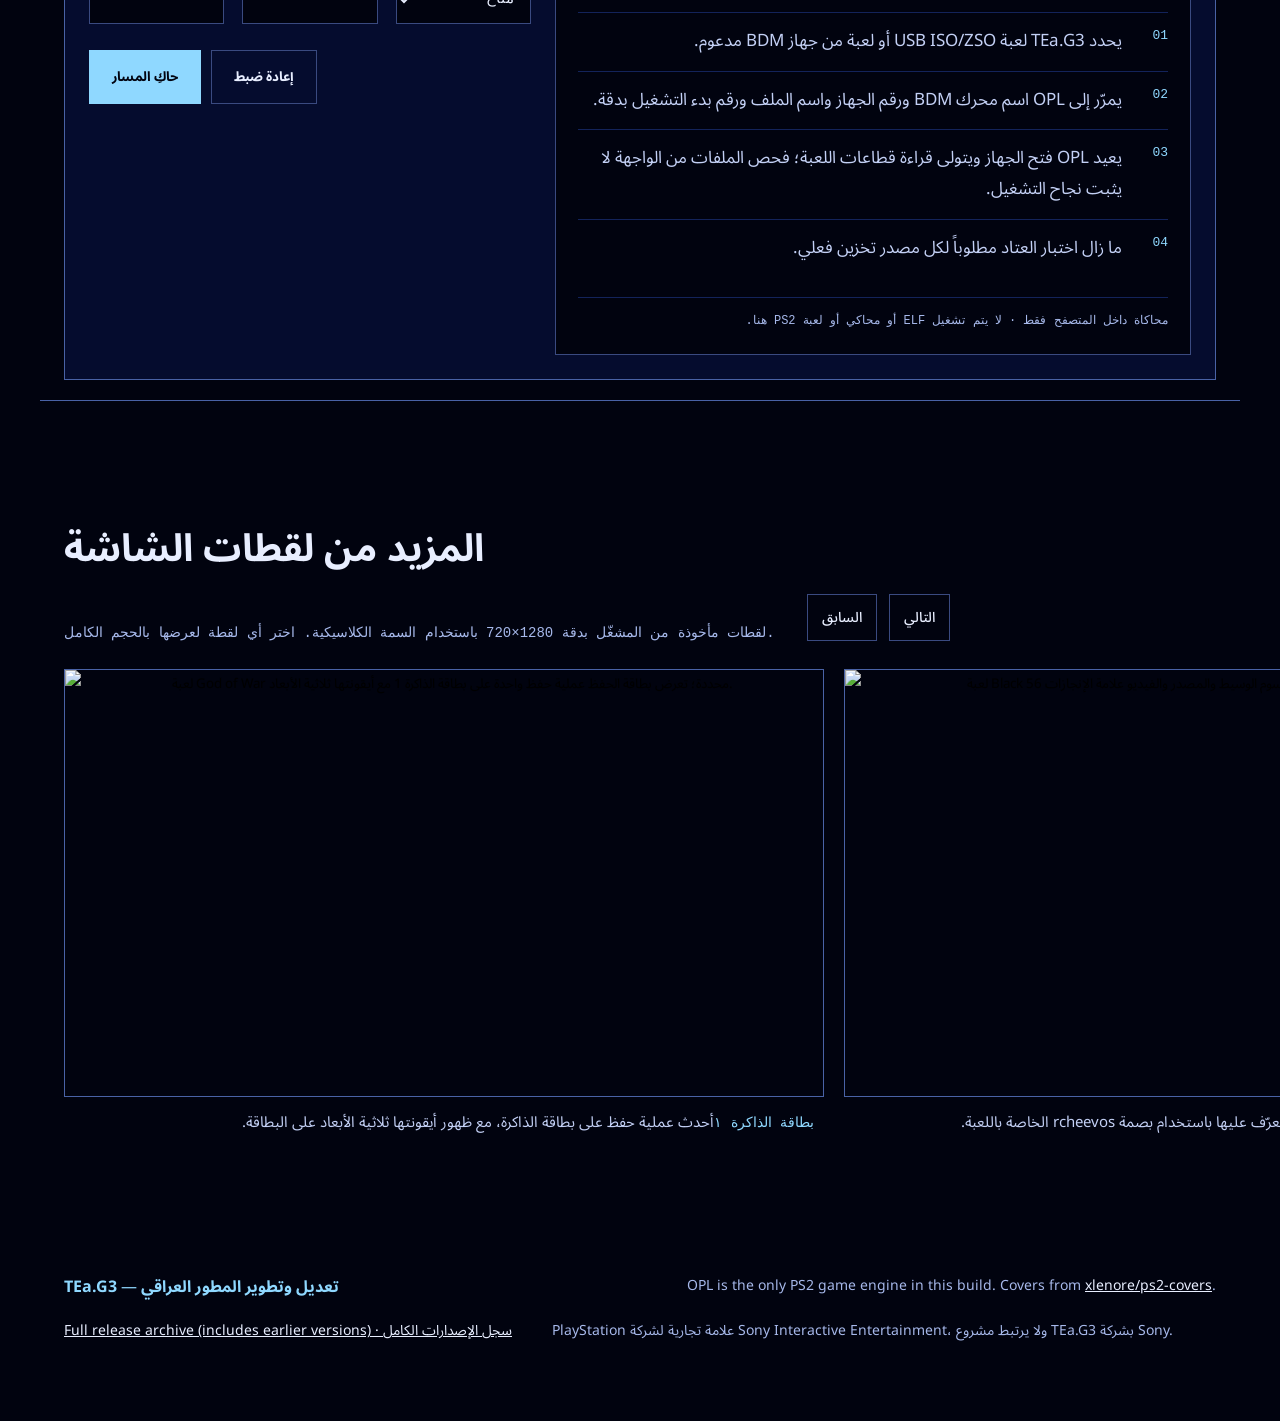
==== commit ef3c71f5: "site/docs: align TEa.G3 links and acceptance record with v1.3.11" ====
--- a/site/index.html
+++ b/site/index.html
@@ -42,7 +42,7 @@
       <div>
         <p>OPL only. One Arabic launcher for PlayStation 2.</p>
         <div class="btns">
-          <a class="btn solid" href="https://github.com/TEaG3/newday/releases/download/arabic-v1.3.10/TEa.G3-Complete-Package.zip" data-zip data-version="Download v{v}">Download</a>
+          <a class="btn solid" href="https://github.com/TEaG3/newday/releases/download/arabic-v1.3.11/TEa.G3-Complete-Package.zip" data-zip data-version="Download v{v}">Download</a>
           <a class="btn" href="INSTALL-AR.txt" download>دليل التثبيت العربي</a>
           <a class="btn" href="manual.html">Read the manual</a>
           <a class="btn" href="opl-lab.html">Explore embedded OPL</a>
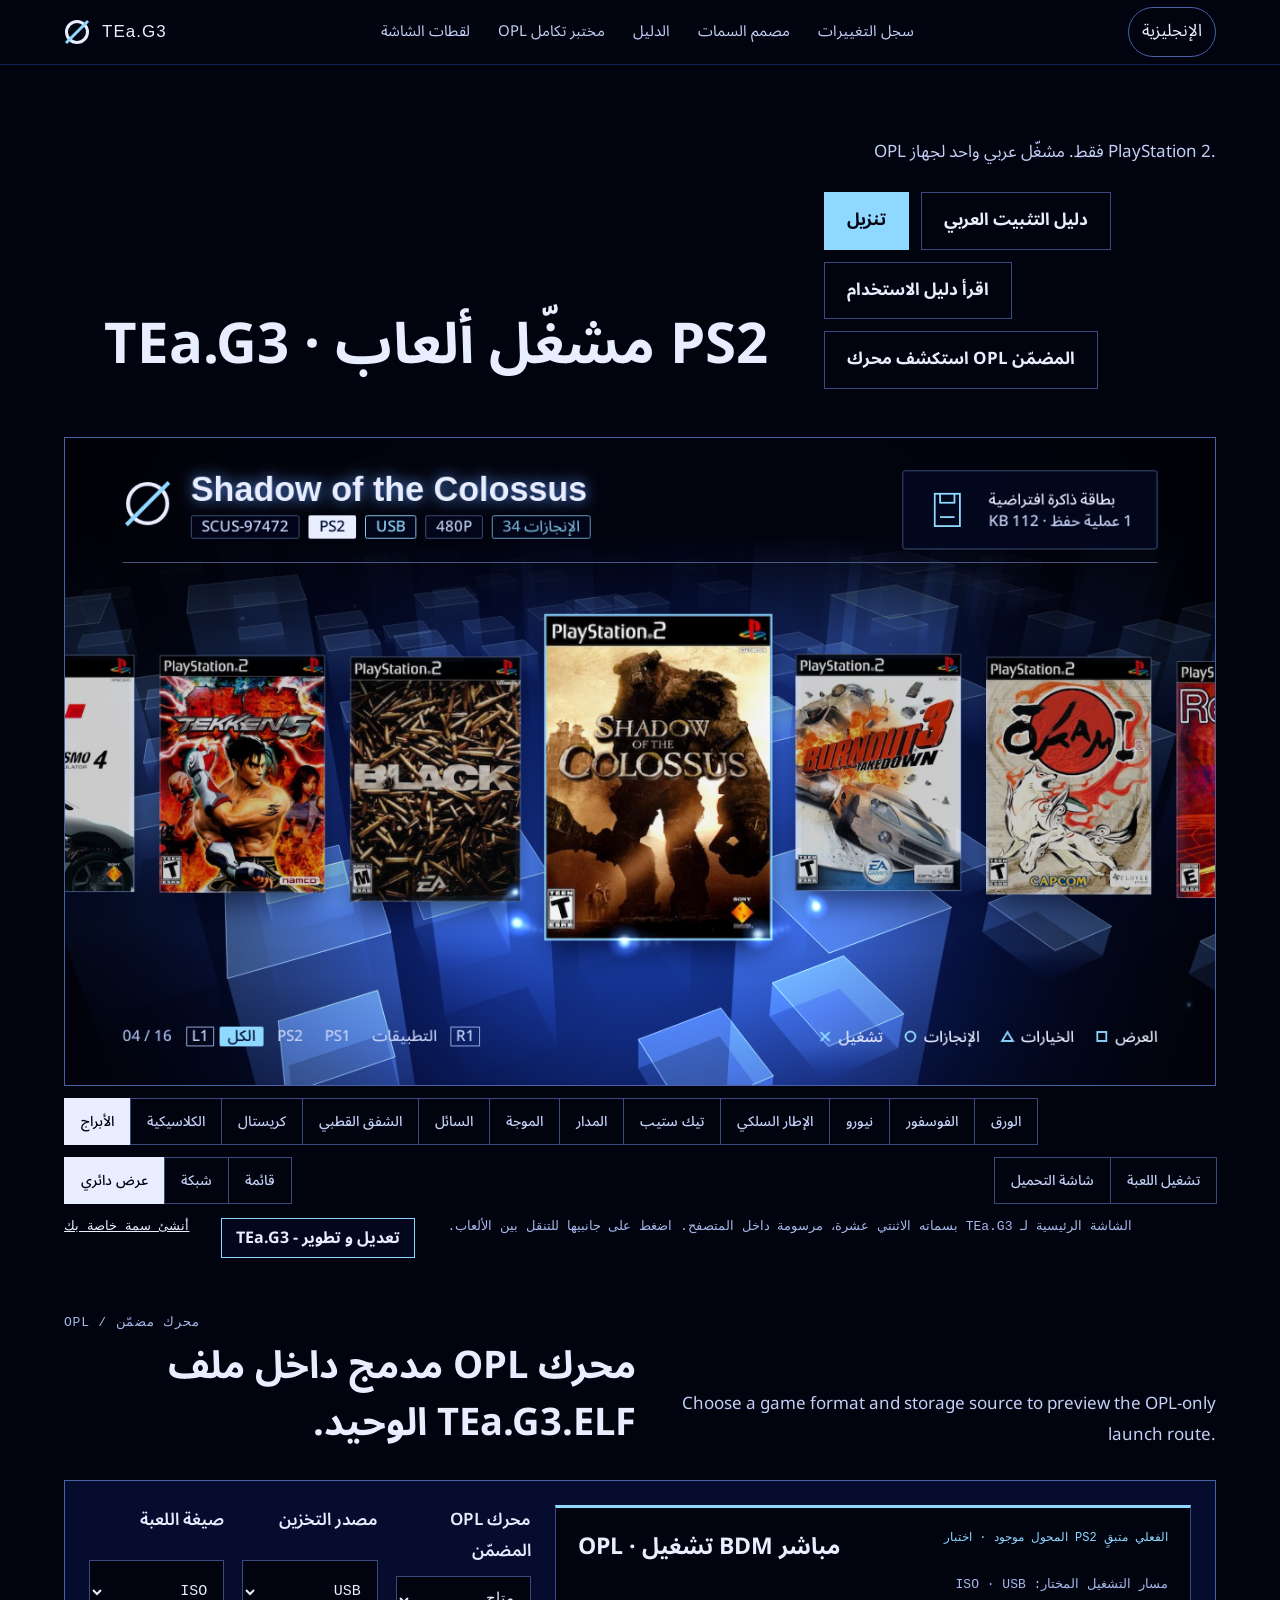
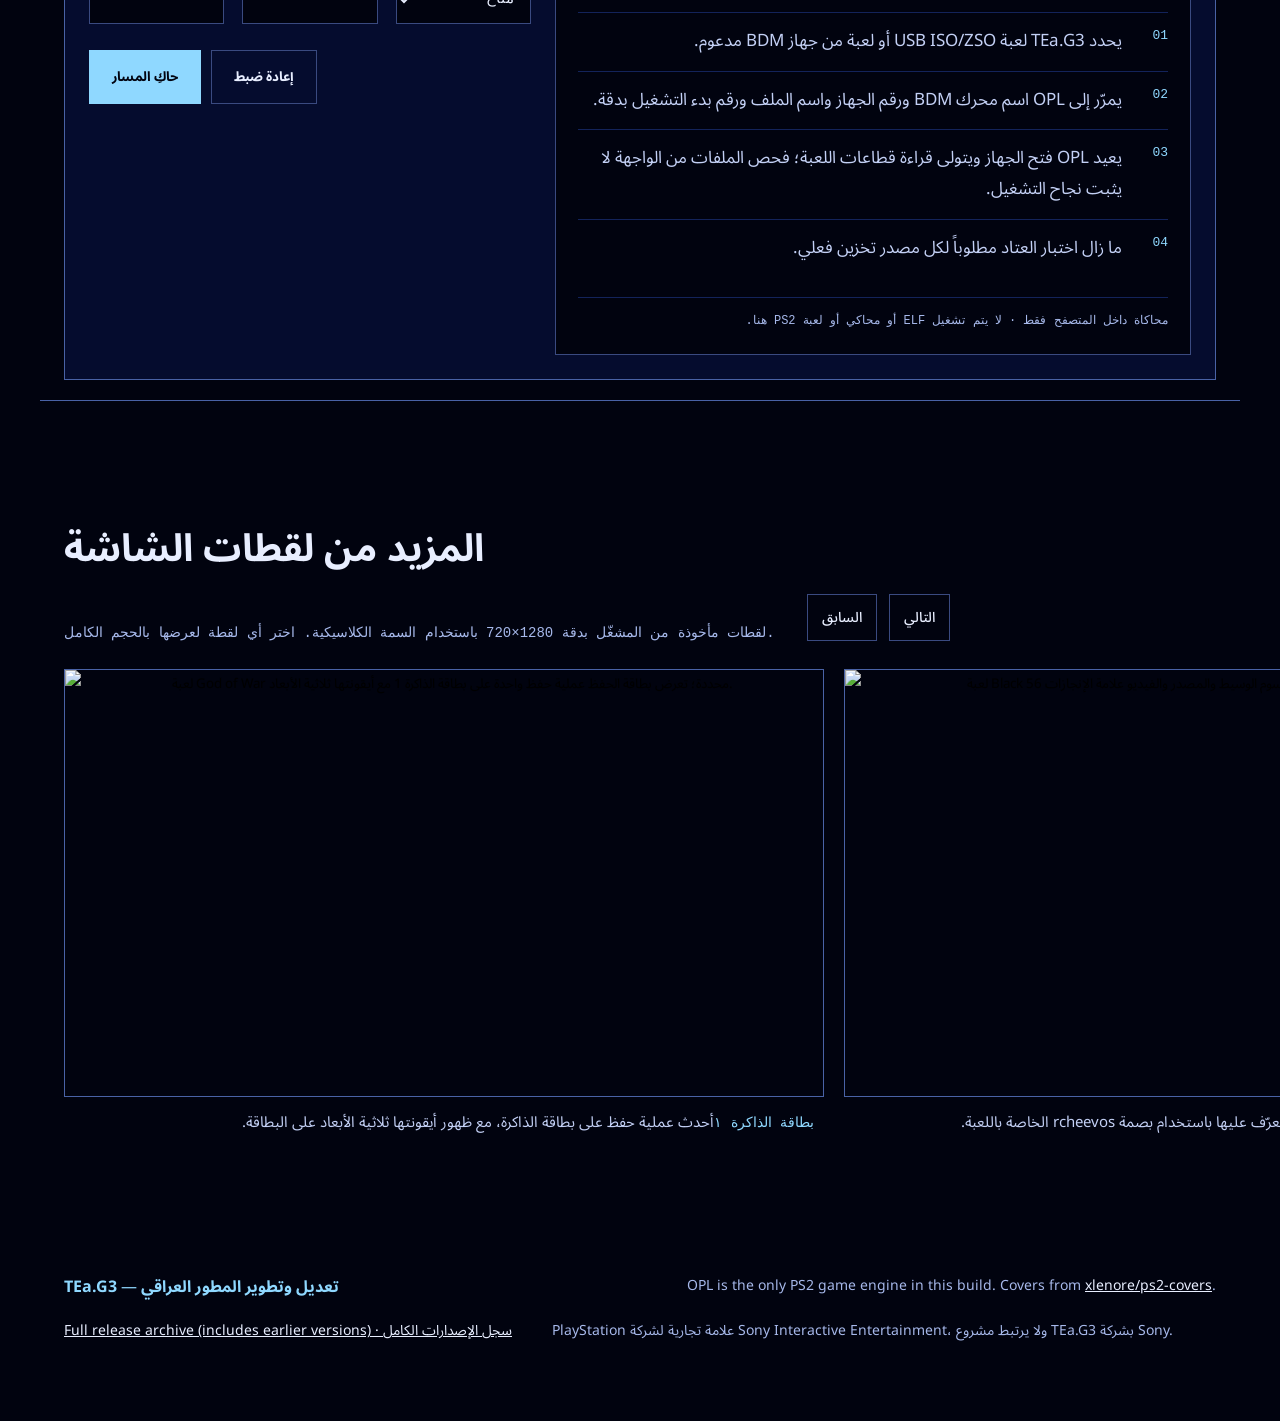
==== commit e1718030: "Add restrictive Content Security Policy to site page" ====
--- a/site/index.html
+++ b/site/index.html
@@ -2,6 +2,7 @@
 <html lang="en" dir="ltr">
 <head>
 <meta charset="utf-8">
+<meta http-equiv="Content-Security-Policy" content="default-src 'self'; script-src 'self'; style-src 'self' 'unsafe-inline'; img-src 'self' data: blob:; font-src 'self' data:; connect-src 'self' https://api.github.com; media-src 'self' blob:; object-src 'none'; base-uri 'self'; form-action 'self' https://github.com; upgrade-insecure-requests">
 <meta name="viewport" content="width=device-width, initial-scale=1">
 <title>TEa.G3 — مشغّل ألعاب PlayStation 2 بتطوير المطور العراقي</title>
 <meta name="description" content="TEa.G3 is an Arabic PlayStation 2 launcher with OPL as its only PS2 game engine, USBExtreme UL direct boot and AV/S-Video/RGB-SCART-compatible SD video output.">
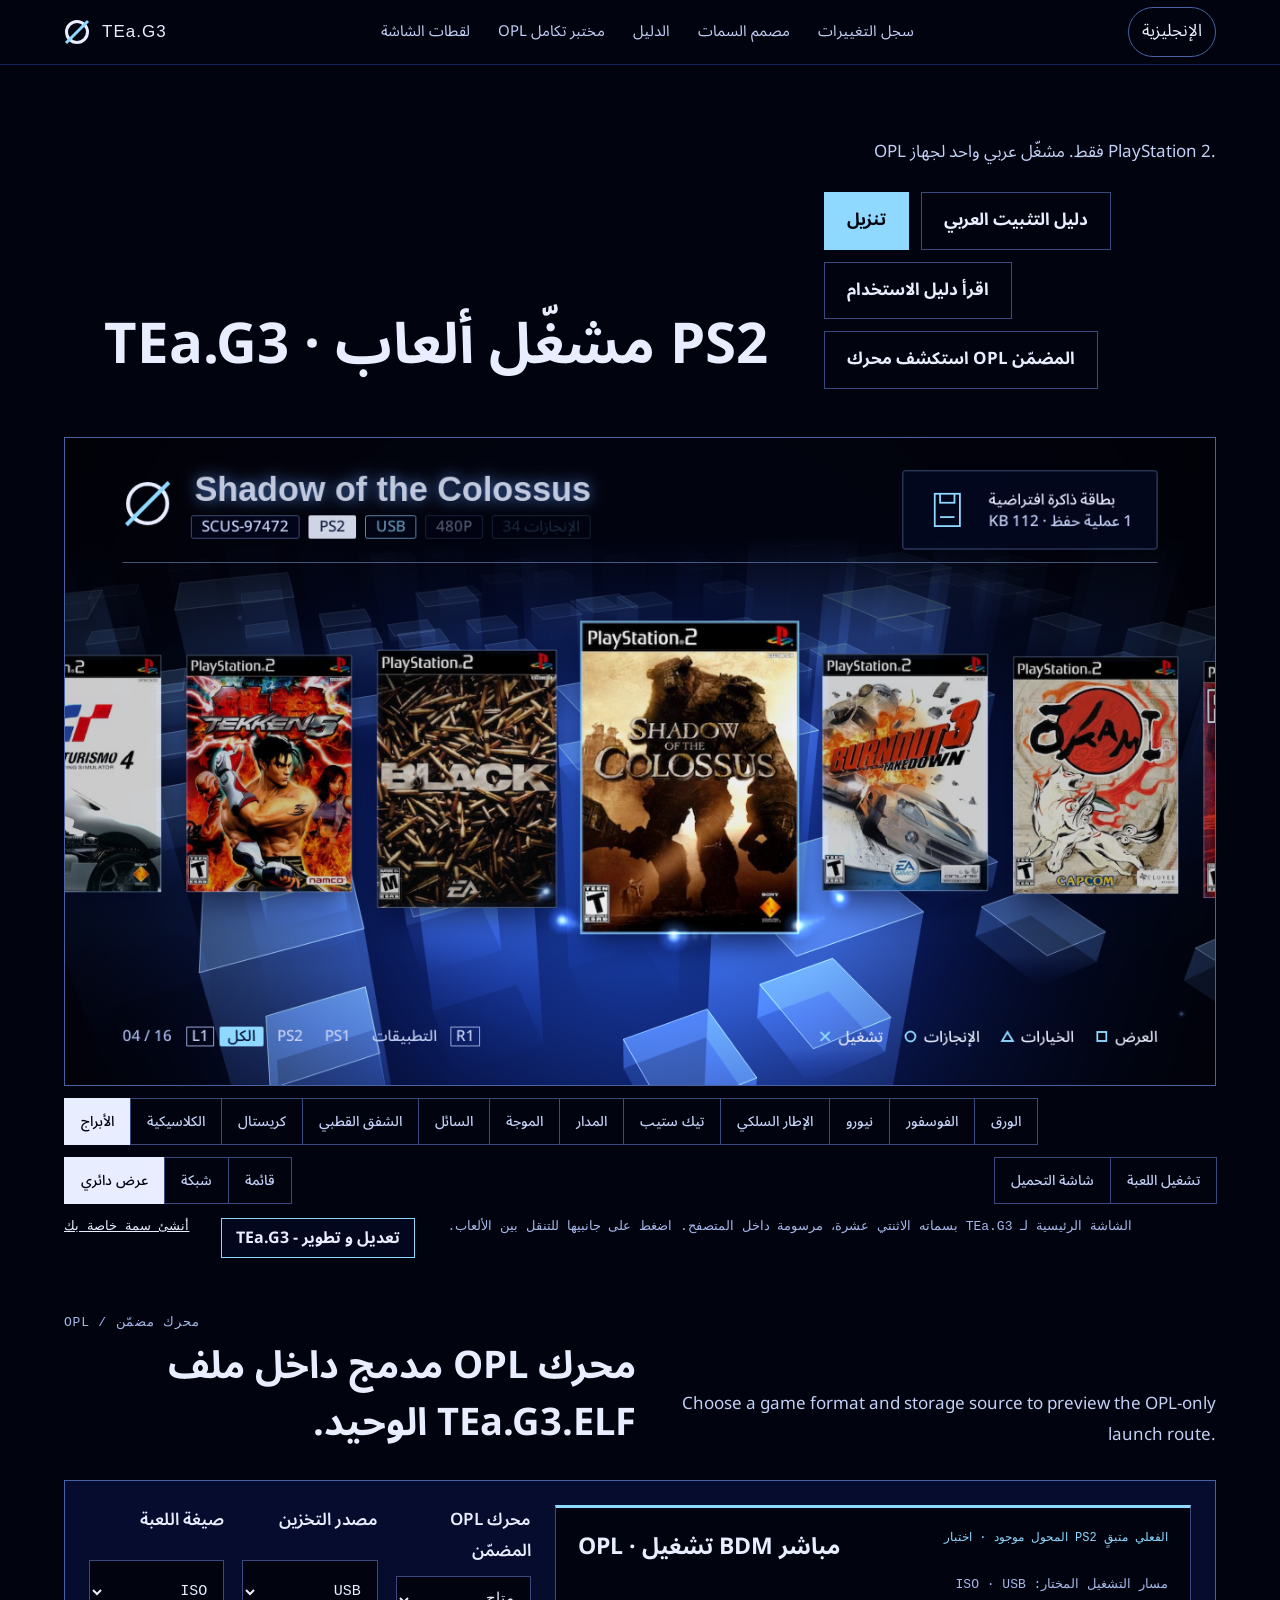
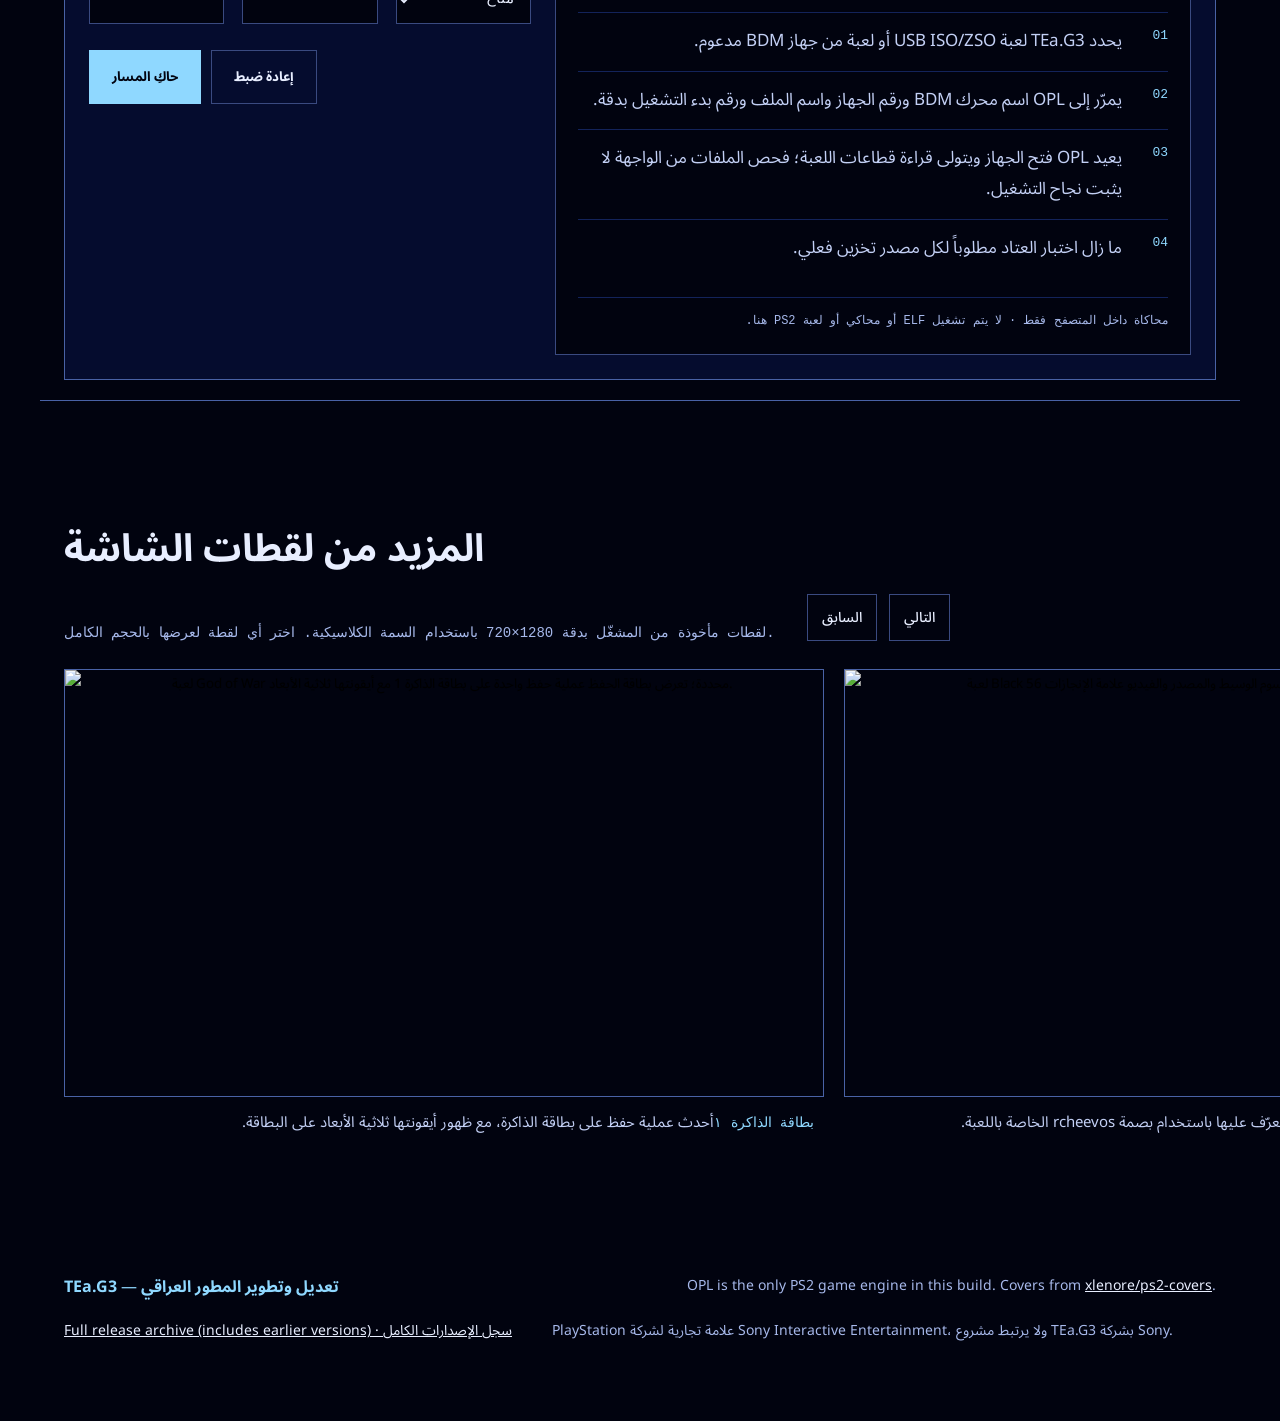
==== commit 40e69d11: "Point TEa.G3 downloads to verified v1.3.12 release" ====
--- a/site/index.html
+++ b/site/index.html
@@ -43,7 +43,7 @@
       <div>
         <p>OPL only. One Arabic launcher for PlayStation 2.</p>
         <div class="btns">
-          <a class="btn solid" href="https://github.com/TEaG3/newday/releases/download/arabic-v1.3.11/TEa.G3-Complete-Package.zip" data-zip data-version="Download v{v}">Download</a>
+          <a class="btn solid" href="https://github.com/TEaG3/newday/releases/download/arabic-v1.3.12/TEa.G3-Complete-Package.zip" data-zip data-version="Download v{v}">Download</a>
           <a class="btn" href="INSTALL-AR.txt" download>دليل التثبيت العربي</a>
           <a class="btn" href="manual.html">Read the manual</a>
           <a class="btn" href="opl-lab.html">Explore embedded OPL</a>
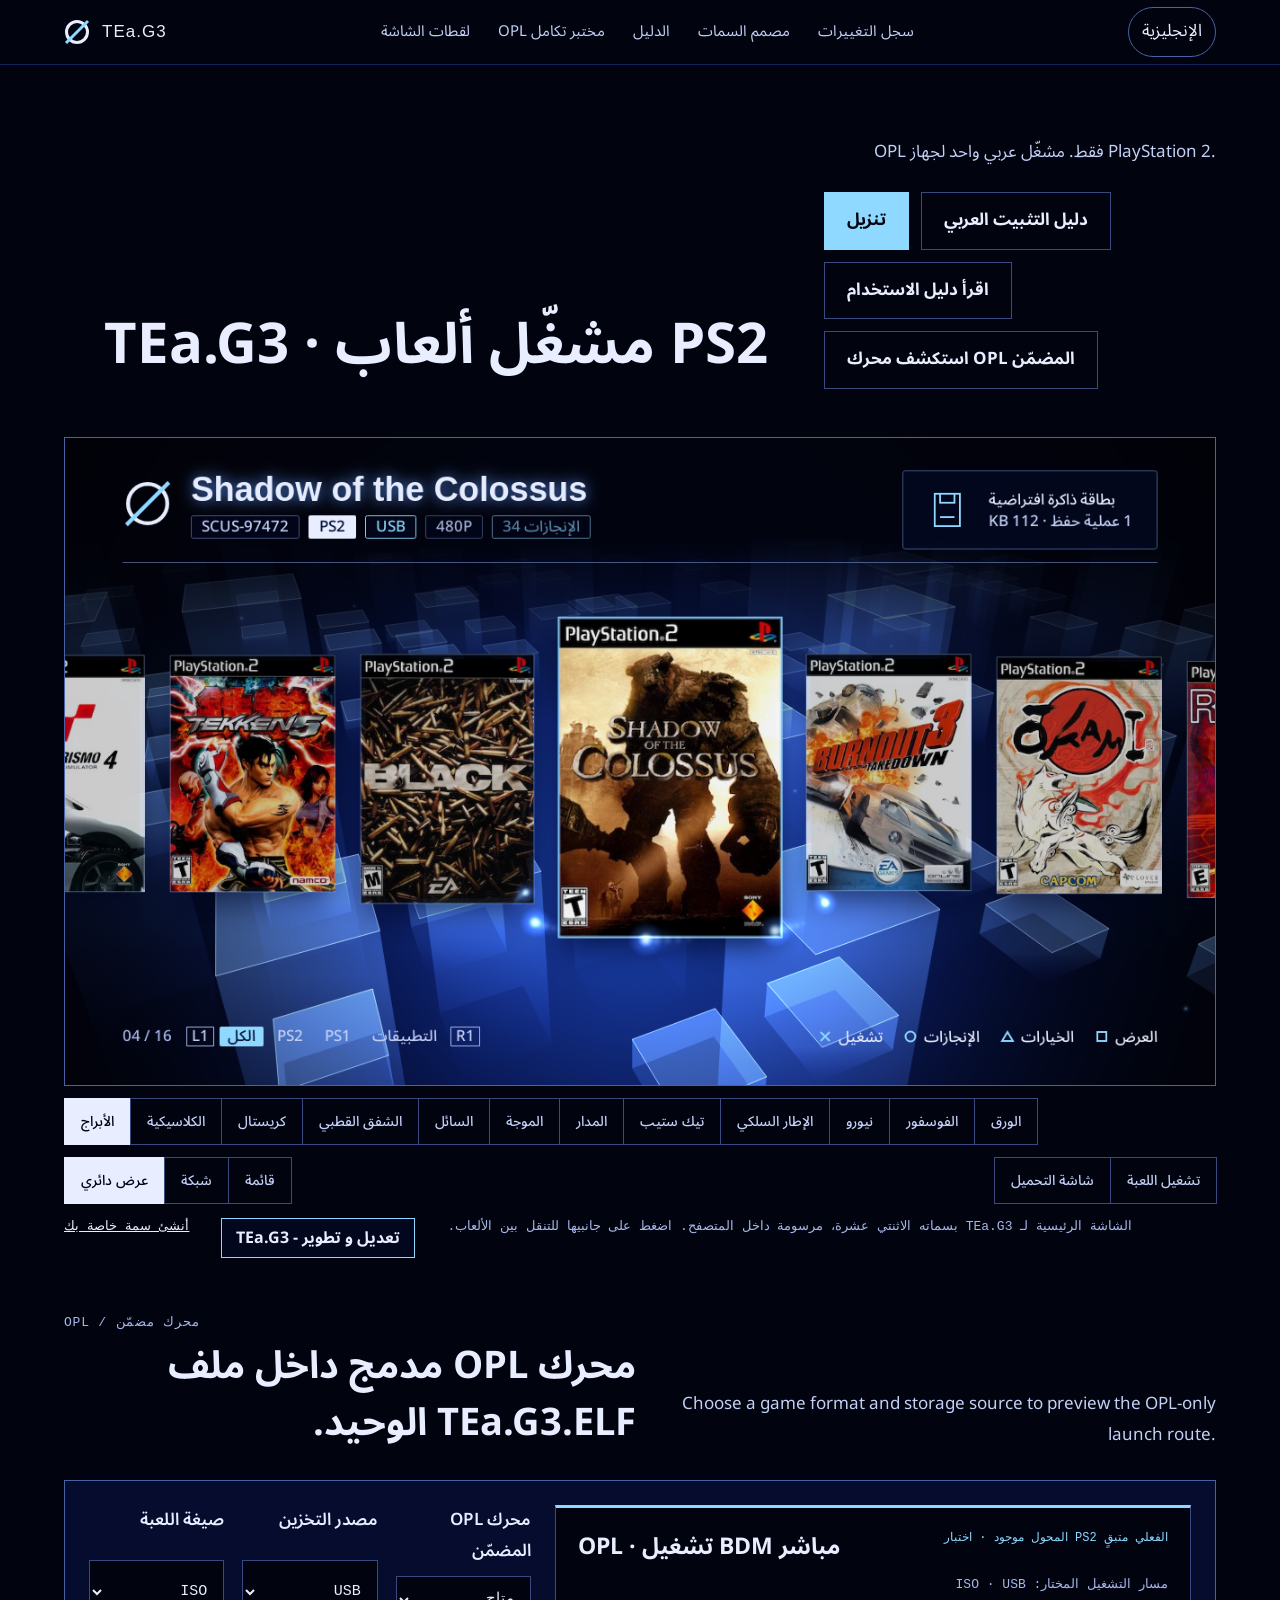
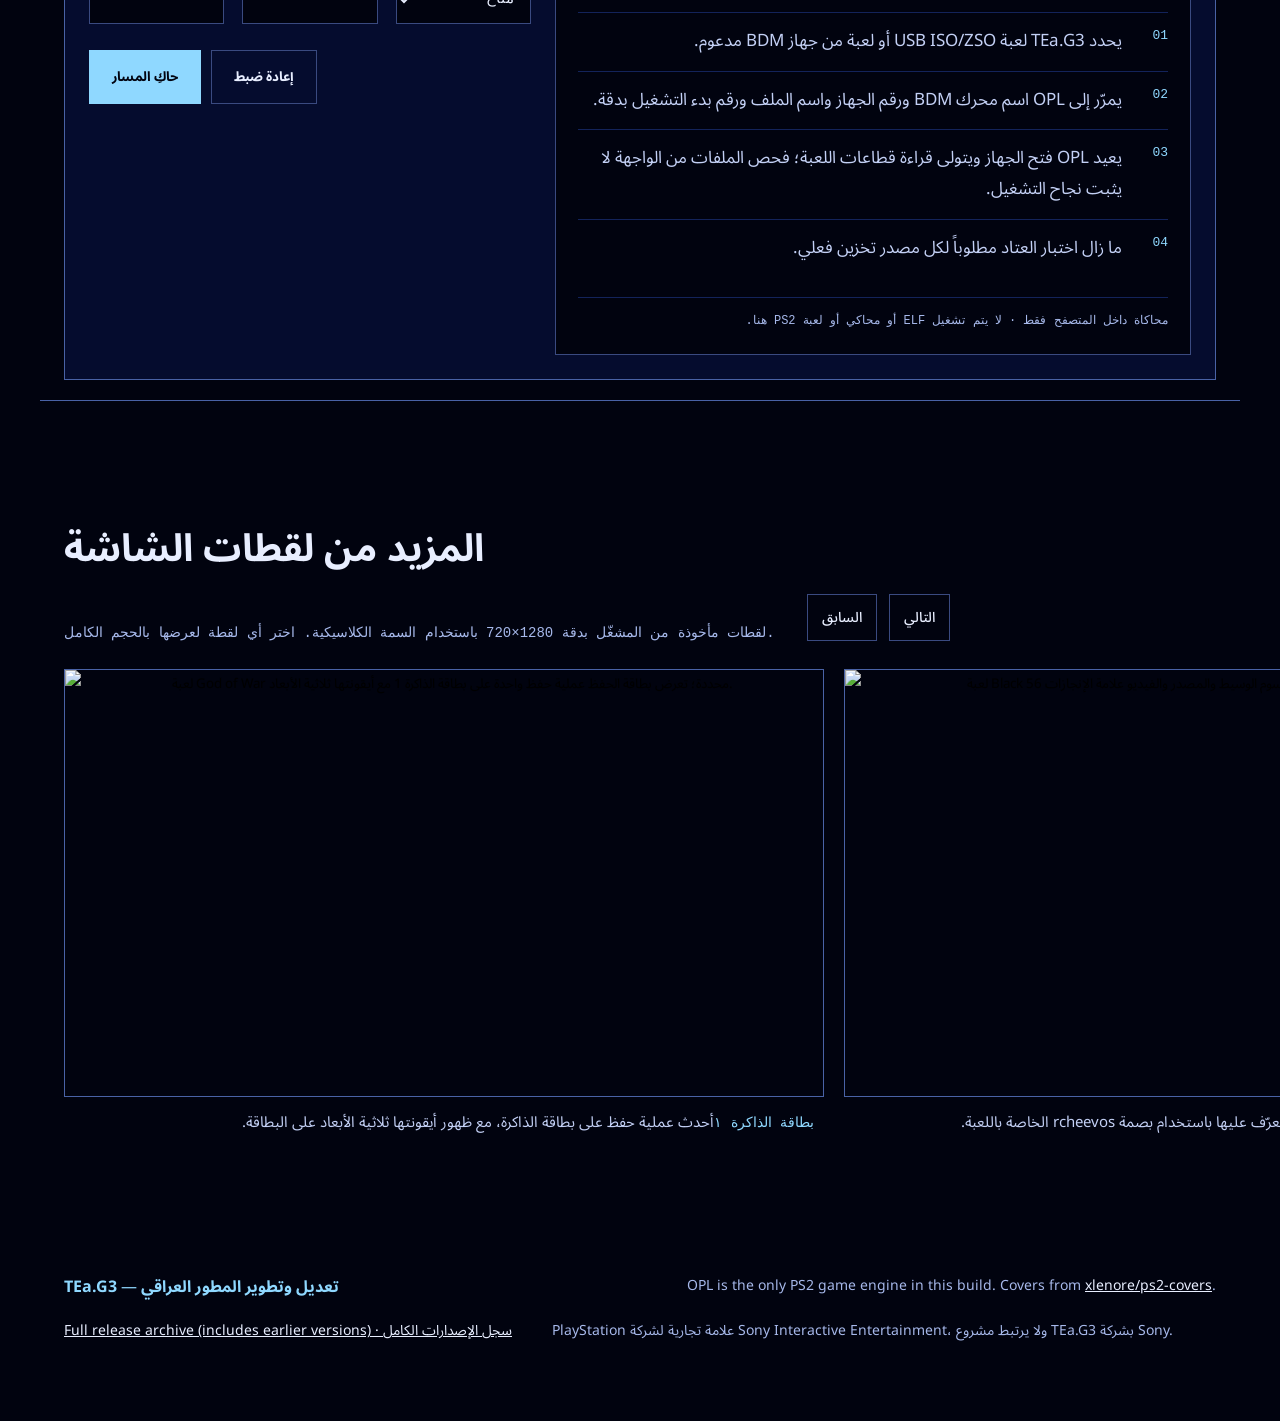
==== commit 0cb38a92: "docs(site): point fallback downloads to v1.3.13" ====
--- a/site/index.html
+++ b/site/index.html
@@ -43,7 +43,7 @@
       <div>
         <p>OPL only. One Arabic launcher for PlayStation 2.</p>
         <div class="btns">
-          <a class="btn solid" href="https://github.com/TEaG3/newday/releases/download/arabic-v1.3.12/TEa.G3-Complete-Package.zip" data-zip data-version="Download v{v}">Download</a>
+          <a class="btn solid" href="https://github.com/TEaG3/newday/releases/download/arabic-v1.3.13/TEa.G3-Complete-Package.zip" data-zip data-version="Download v{v}">Download</a>
           <a class="btn" href="INSTALL-AR.txt" download>دليل التثبيت العربي</a>
           <a class="btn" href="manual.html">Read the manual</a>
           <a class="btn" href="opl-lab.html">Explore embedded OPL</a>
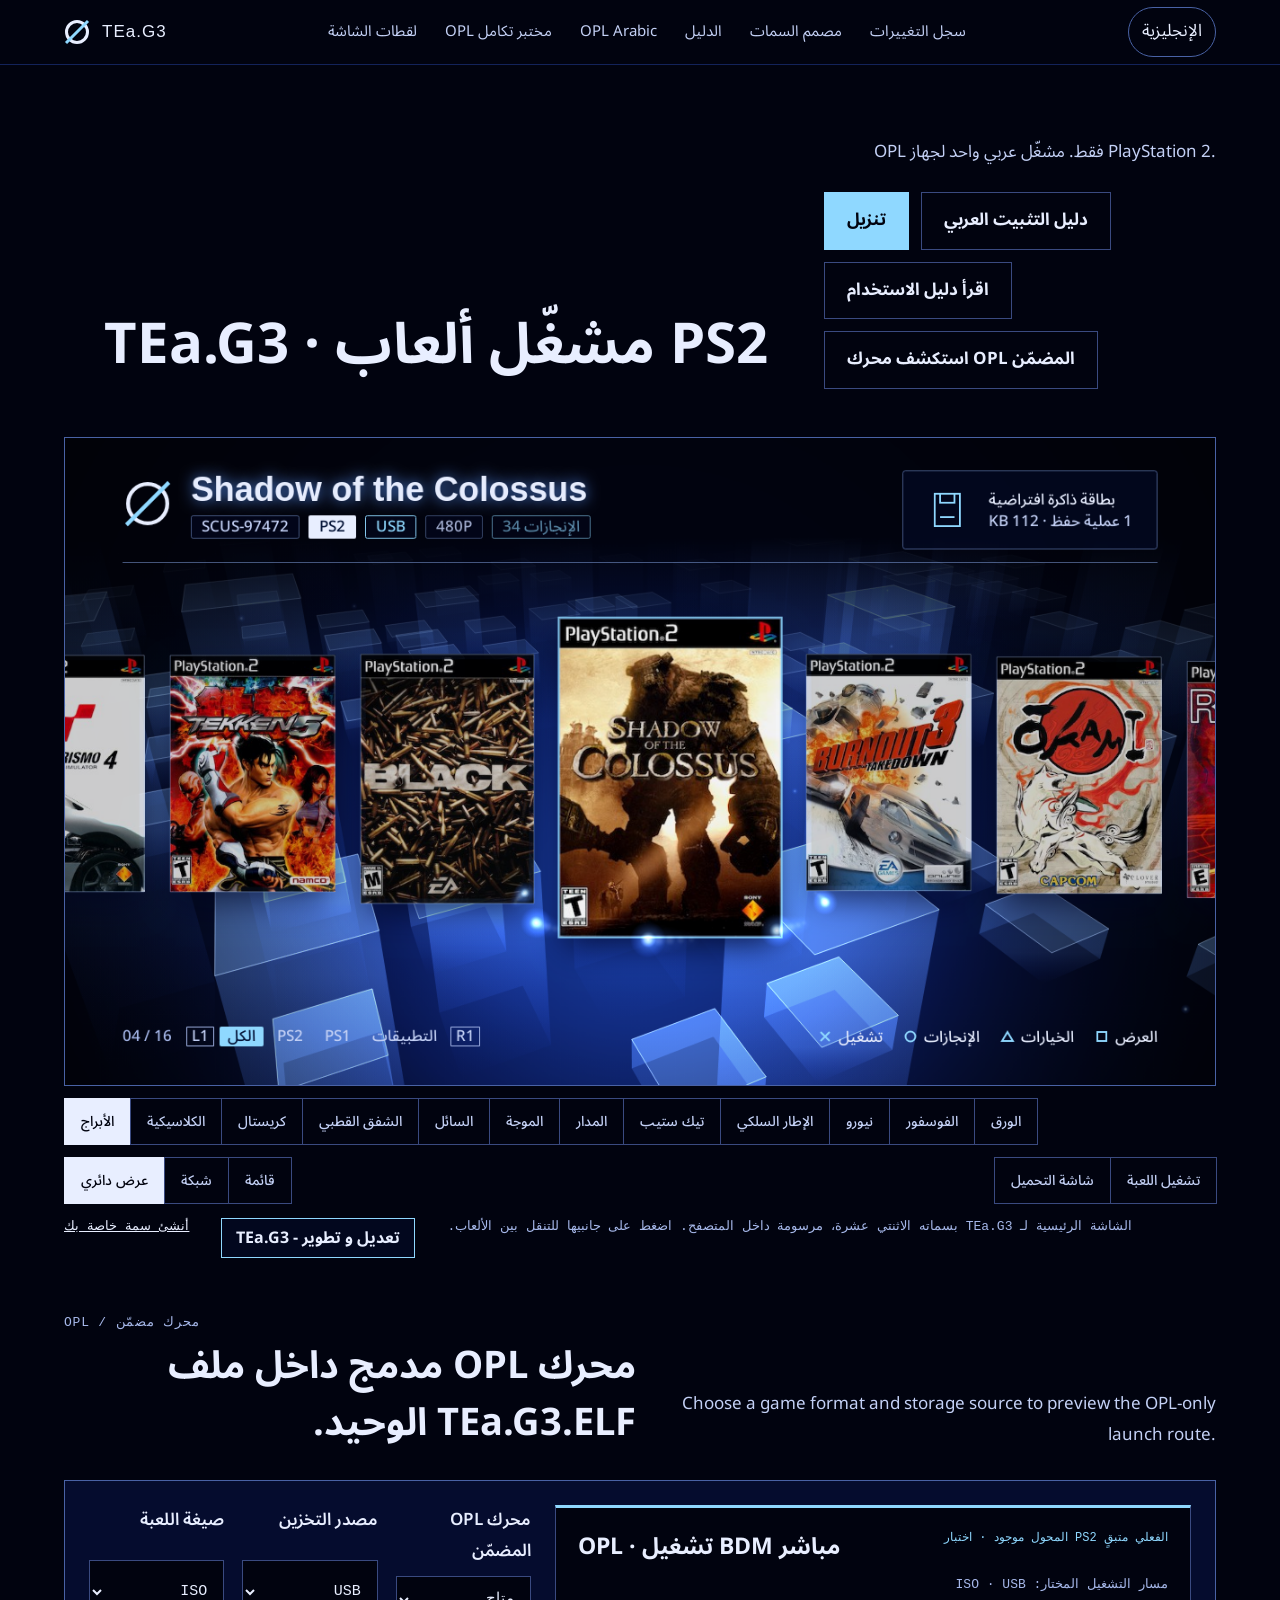
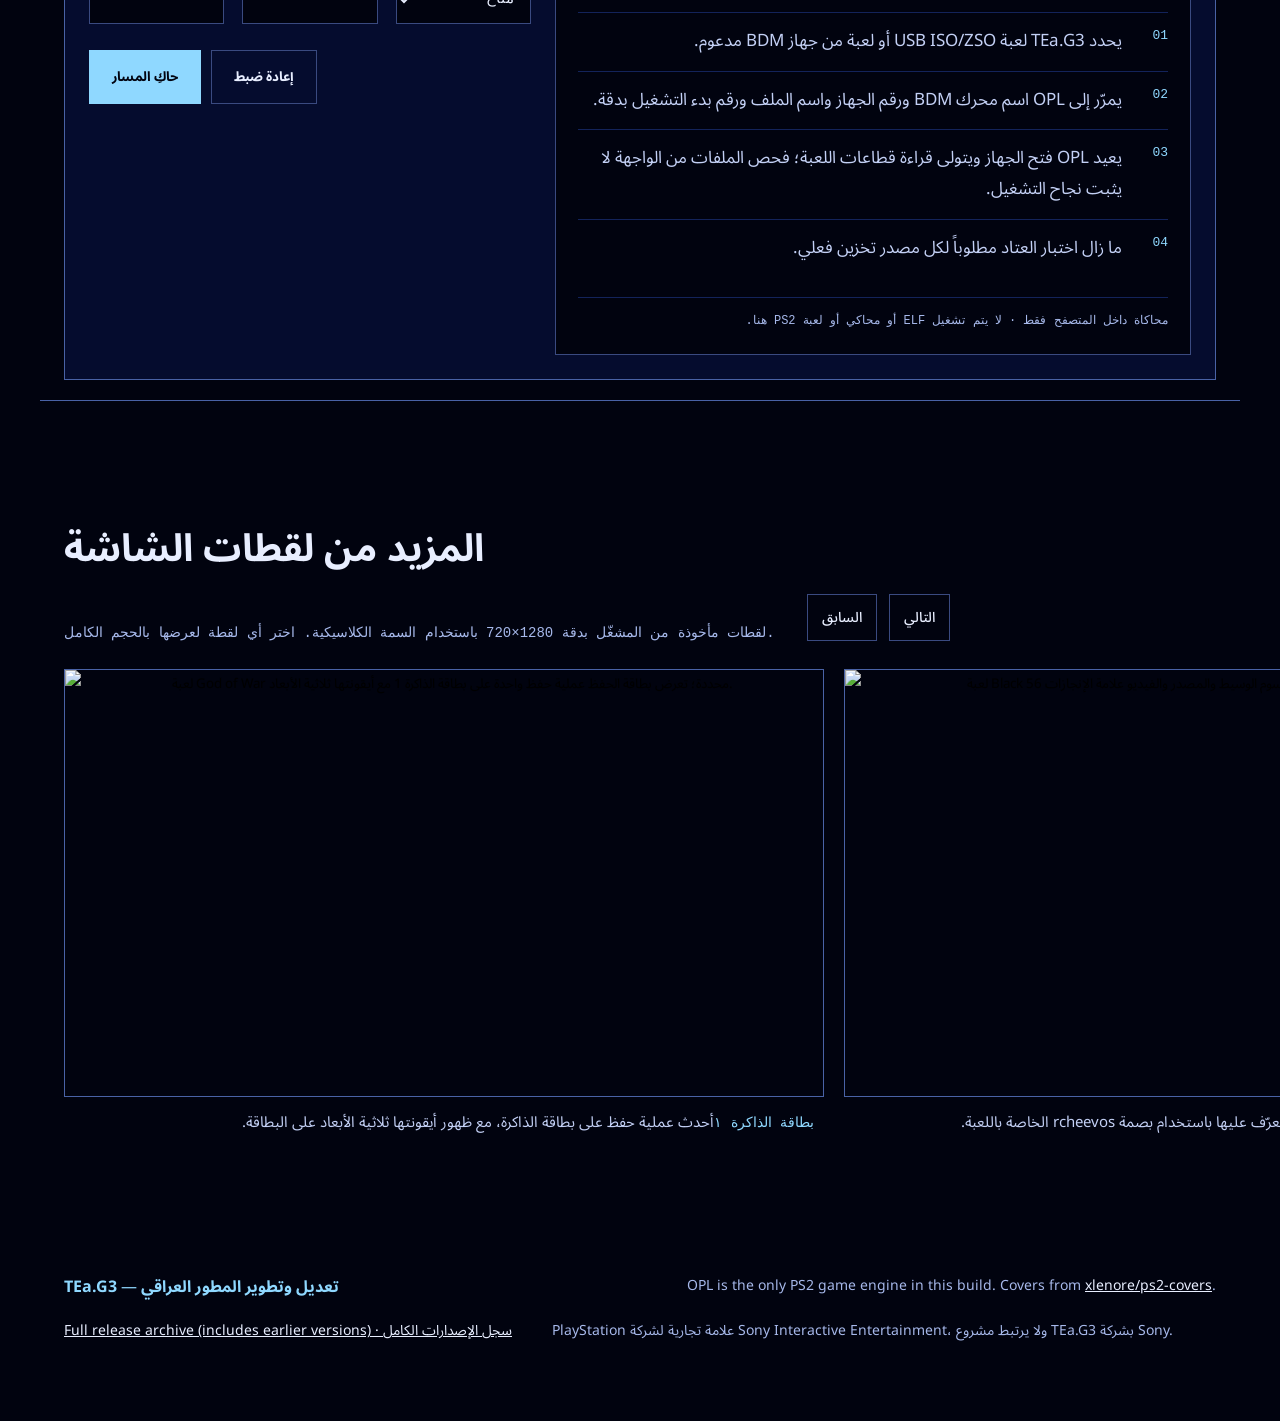
==== commit cc17ed86: "Link OPL Arabic page from website navigation" ====
--- a/site/index.html
+++ b/site/index.html
@@ -30,6 +30,7 @@
     </a>
     <a href="#screens">Screens</a>
     <a href="opl-lab.html">OPL Integration Lab</a>
+    <a href="opl-arabic.html">OPL Arabic</a>
     <a href="manual.html">Manual</a>
     <a href="themes.html">Theme maker</a>
     <a href="changelog.html">Changelog</a>
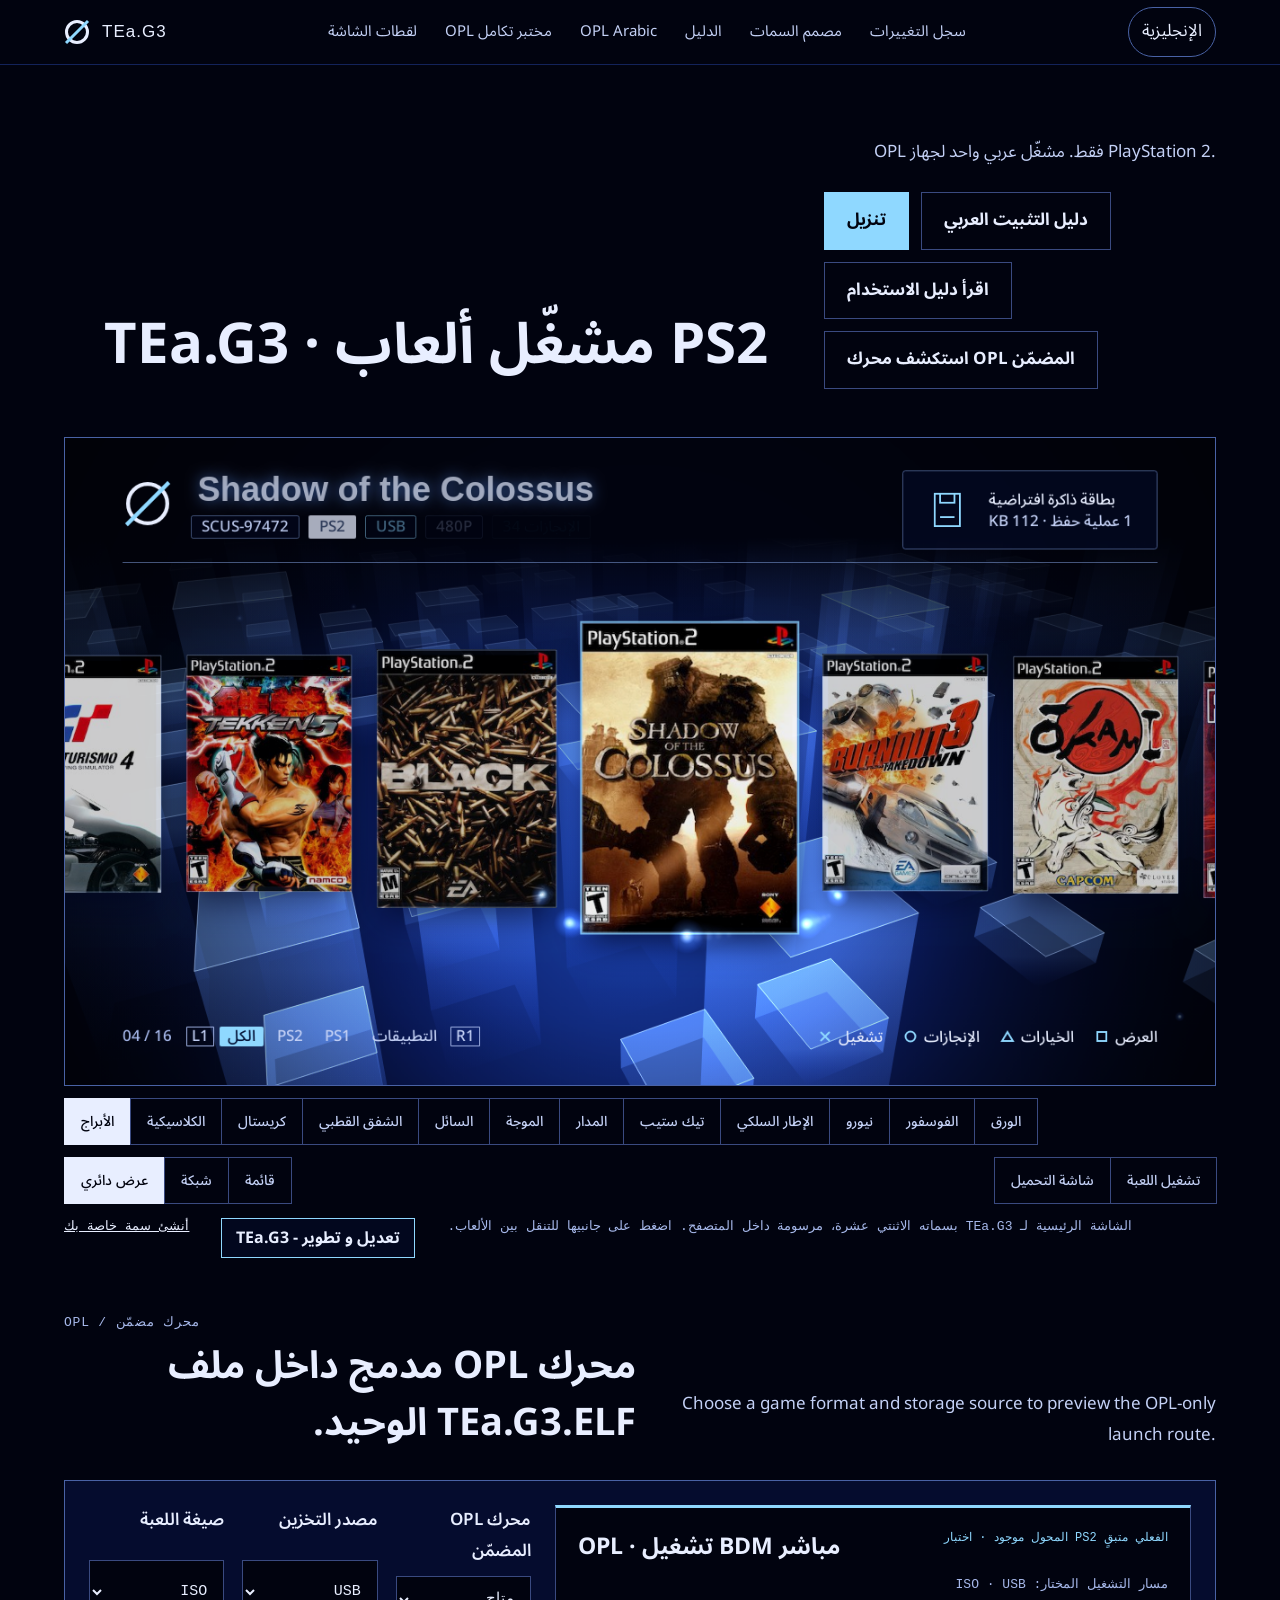
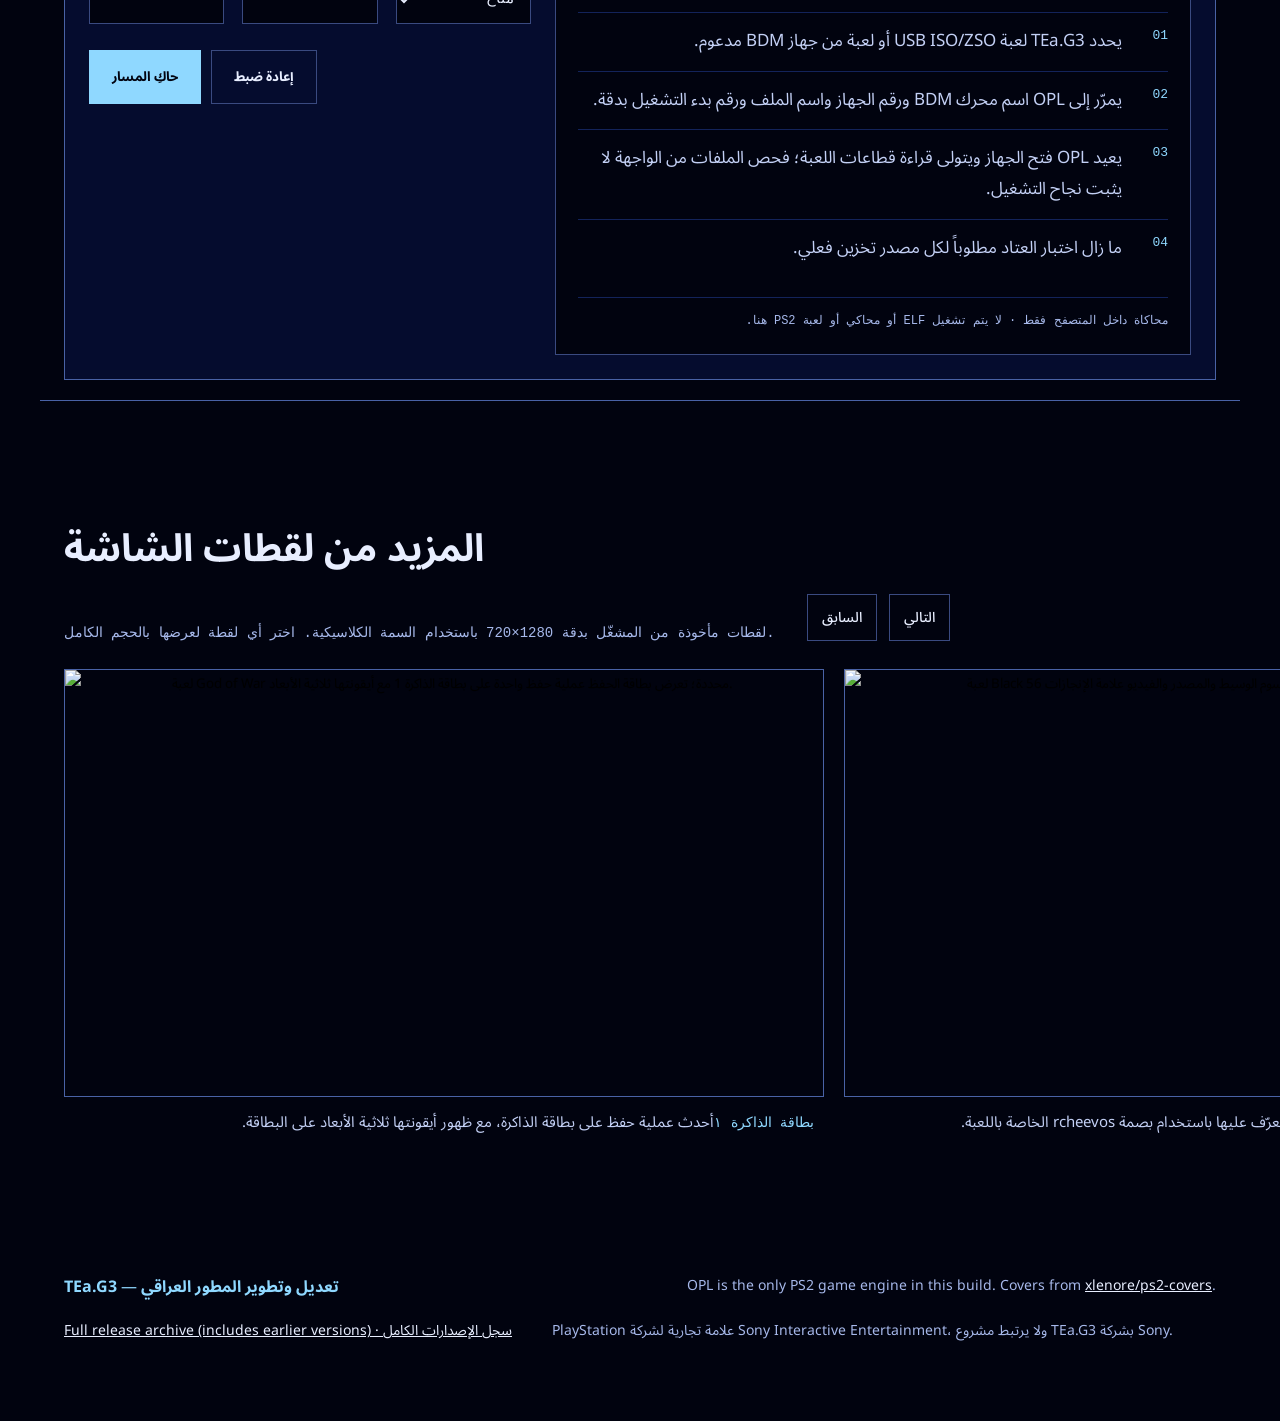
==== commit 37b7e61c: "release: point site and acceptance record to v1.3.14" ====
--- a/site/index.html
+++ b/site/index.html
@@ -44,7 +44,7 @@
       <div>
         <p>OPL only. One Arabic launcher for PlayStation 2.</p>
         <div class="btns">
-          <a class="btn solid" href="https://github.com/TEaG3/newday/releases/download/arabic-v1.3.13/TEa.G3-Complete-Package.zip" data-zip data-version="Download v{v}">Download</a>
+          <a class="btn solid" href="https://github.com/TEaG3/newday/releases/download/arabic-v1.3.14/TEa.G3-Complete-Package.zip" data-zip data-version="Download v{v}">Download</a>
           <a class="btn" href="INSTALL-AR.txt" download>دليل التثبيت العربي</a>
           <a class="btn" href="manual.html">Read the manual</a>
           <a class="btn" href="opl-lab.html">Explore embedded OPL</a>
--- a/site/opl-lab.css
+++ b/site/opl-lab.css
@@ -78,13 +78,13 @@
   .opl-gallery { grid-auto-columns: 92%; }
   .opl-home { padding-top: 70px; }
 }
-.nuld-rtl .opl-page :is(.opl-kicker, .opl-status, .opl-result-meta, .opl-sim-note, .opl-matrix th, .opl-source-grid strong, .opl-matrix code) {
+.tea-g3-rtl .opl-page :is(.opl-kicker, .opl-status, .opl-result-meta, .opl-sim-note, .opl-matrix th, .opl-source-grid strong, .opl-matrix code) {
   direction: ltr; unicode-bidi: isolate;
 }
-.nuld-rtl .opl-page :is(.opl-intro, .opl-caution, .opl-section-head, .opl-boundary, .opl-route-steps, .opl-note, .opl-source-grid span) {
+.tea-g3-rtl .opl-page :is(.opl-intro, .opl-caution, .opl-section-head, .opl-boundary, .opl-route-steps, .opl-note, .opl-source-grid span) {
   direction: rtl; text-align: right;
 }
-.nuld-rtl .opl-controls label { text-align: right; }
-.nuld-rtl .opl-route-steps li { direction: rtl; }
-.nuld-rtl .opl-route-steps .step-number { direction: ltr; }
-@media (max-width: 760px) { .nuld-rtl .opl-page .opl-result-head { direction: rtl; } }
+.tea-g3-rtl .opl-controls label { text-align: right; }
+.tea-g3-rtl .opl-route-steps li { direction: rtl; }
+.tea-g3-rtl .opl-route-steps .step-number { direction: ltr; }
+@media (max-width: 760px) { .tea-g3-rtl .opl-page .opl-result-head { direction: rtl; } }
